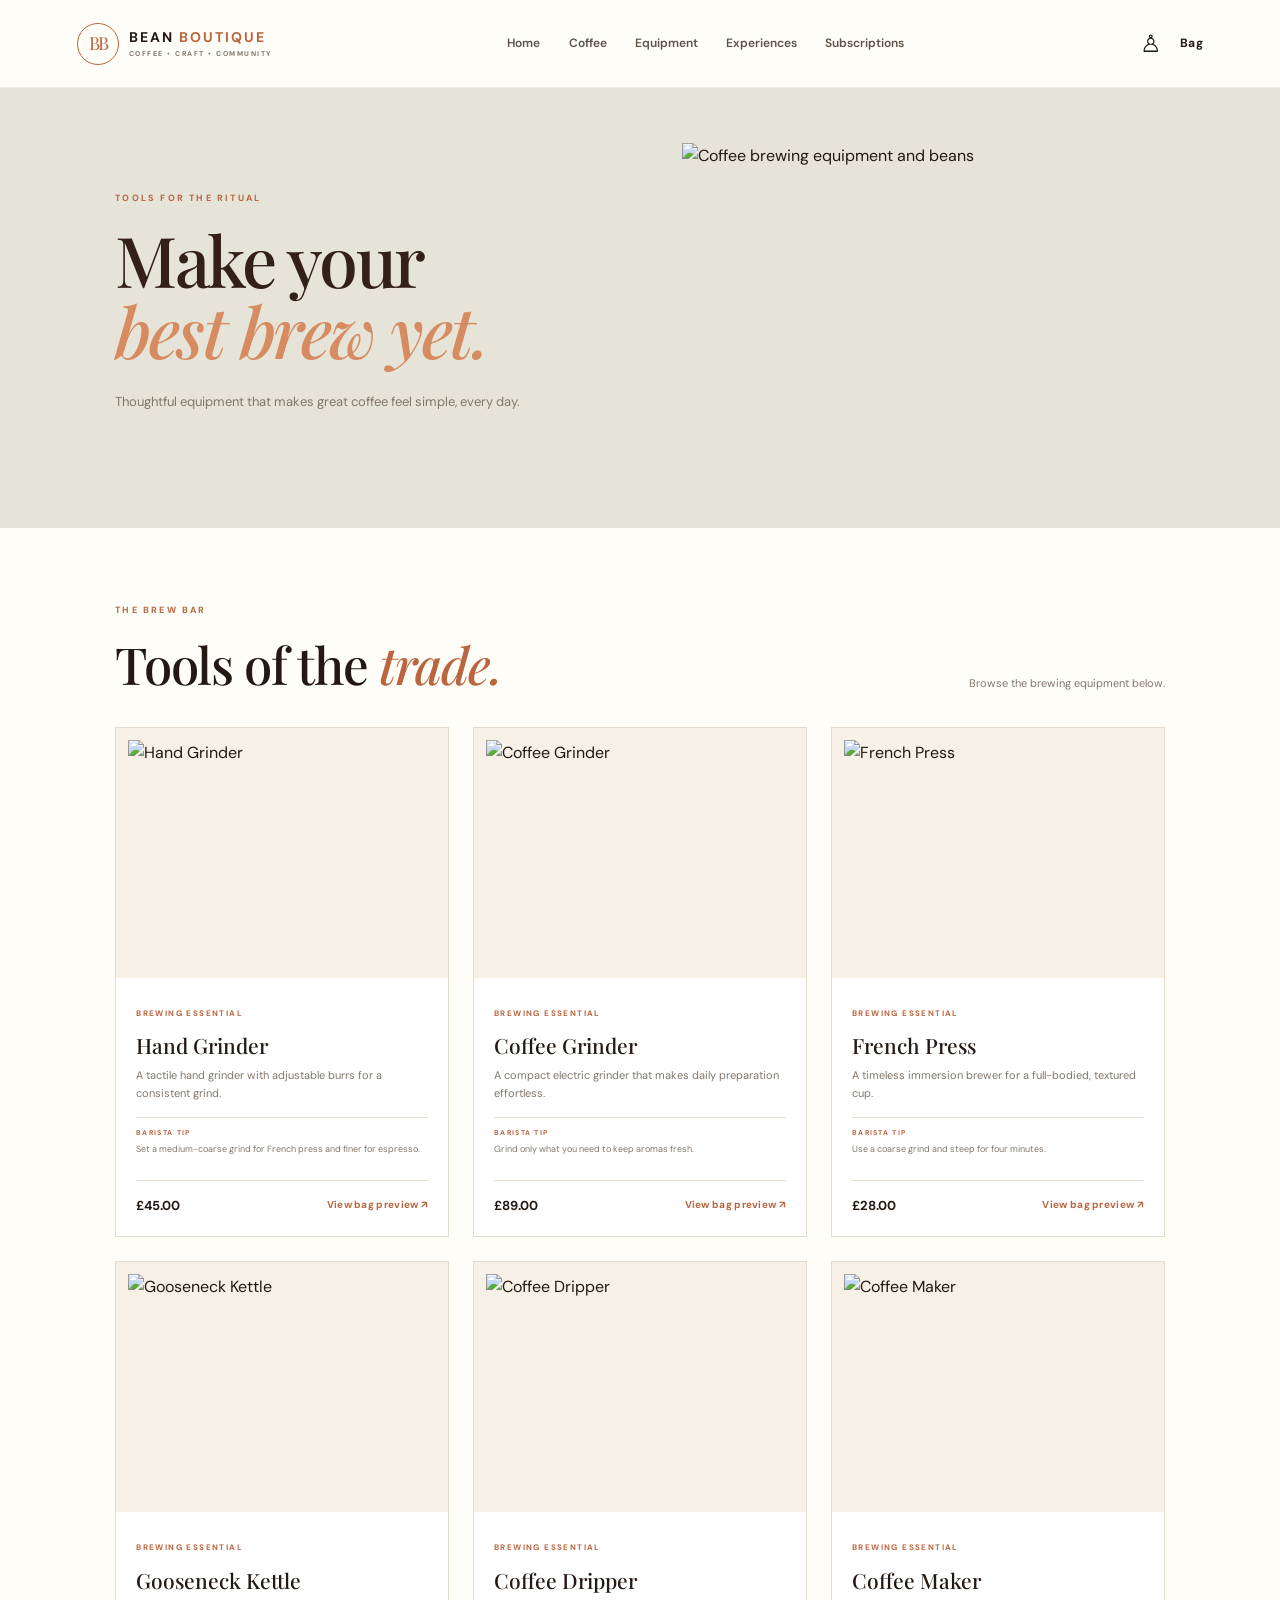
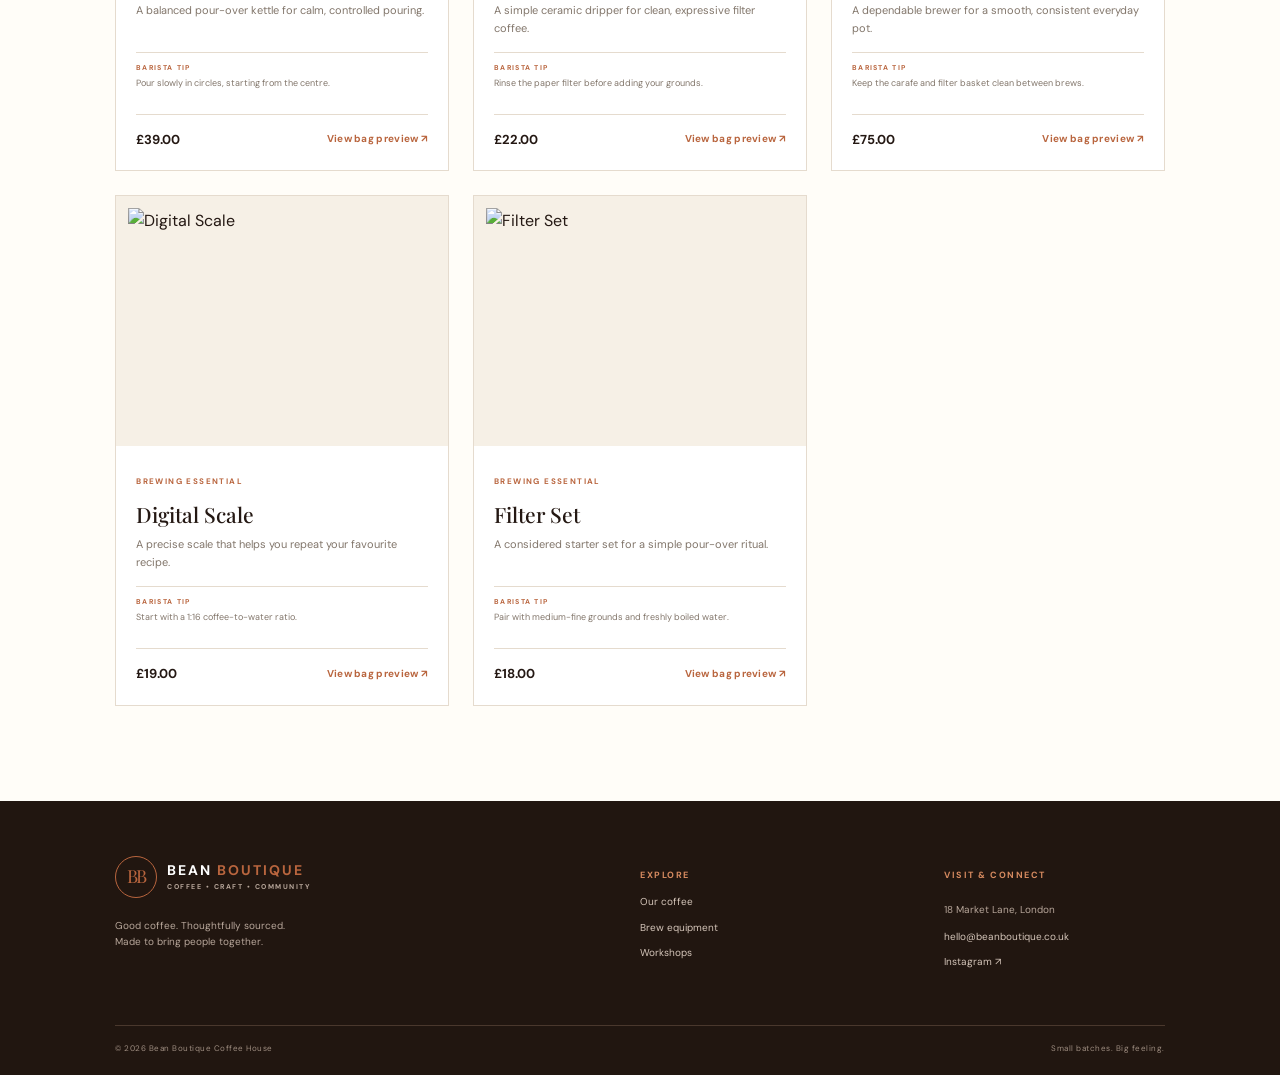
==== BrewingEquips.html @ 07789267 "Add files via upload" ====
<!DOCTYPE html>
<html lang="en">
 <head>
  <meta charset="utf-8"/>
  <meta content="width=device-width, initial-scale=1" name="viewport"/>
  <title>
   Brewing Equipment | Bean Boutique
  </title>
  <meta content="Discover thoughtfully sourced coffee, brewing tools and coffee experiences at Bean Boutique." name="description"/>
  <link href="https://fonts.googleapis.com" rel="preconnect"/>
  <link crossorigin="" href="https://fonts.gstatic.com" rel="preconnect"/>
  <link href="https://fonts.googleapis.com/css2?family=DM+Sans:wght@400;500;600;700&amp;family=Playfair+Display:wght@500;600;700&amp;display=swap" rel="stylesheet"/>
  <link href="style.css" rel="stylesheet"/>
  <link href="https://cdn.jsdelivr.net/npm/bootstrap-icons@1.11.3/font/bootstrap-icons.min.css" rel="stylesheet"/>
 </head>
 <body class="">
  <header class="site-header">
   <a aria-label="Bean Boutique home" class="brand" href="index.html">
    <span class="brand-mark">
     BB
    </span>
    <span class="brand-name">
     BEAN
     <i>
      BOUTIQUE
     </i>
     <small>
      COFFEE &bull; CRAFT &bull; COMMUNITY
     </small>
    </span>
   </a>
   <input aria-label="Toggle navigation menu" class="menu-checkbox" type="checkbox"/>
   <label aria-hidden="true" class="menu-toggle" for="menuToggle">
    ☰
   </label>
   <nav aria-label="Main navigation" class="main-nav">
    <a href="index.html">
     Home
    </a>
    <a href="CoffeeSelection.html">
     Coffee
    </a>
    <a href="BrewingEquips.html">
     Equipment
    </a>
    <a href="EventsWorkshops.html">
     Experiences
    </a>
    <a href="SpecialOffers.html">
     Subscriptions
    </a>
   </nav>
   <div class="header-actions">
    <a aria-label="Your profile" class="icon-link" href="Profile.html">
     ♙
    </a>
    <a class="bag-link" href="Cart.html">
     Bag
    </a>
   </div>
  </header>
  <main>
   <section class="page-hero page-hero-equipment">
    <div>
     <p class="eyebrow">
      Tools for the ritual
     </p>
     <h1>
      Make your
      <br/>
      <em>
       best brew yet.
      </em>
     </h1>
     <p>
      Thoughtful equipment that makes great coffee feel simple, every day.
     </p>
    </div>
    <img alt="Coffee brewing equipment and beans" src="images/banner1.jpg"/>
   </section>
   <section class="section shop-section">
    <div class="shop-toolbar">
     <div>
      <p class="eyebrow">
       The brew bar
      </p>
      <h2>
       Tools of the
       <em>
        trade.
       </em>
      </h2>
     </div>
     <p class="static-control-note">
      Browse the brewing equipment below.
     </p>
    </div>
    <div class="product-grid">
     <article class="product-card equipment-card">
      <div class="product-image">
       <img alt="Hand Grinder" src="images/handgrinder.jpg"/>
      </div>
      <div class="product-info">
       <span class="tag">
        BREWING ESSENTIAL
       </span>
       <h3>
        Hand Grinder
       </h3>
       <p>
        A tactile hand grinder with adjustable burrs for a consistent grind.
       </p>
       <div class="tasting-note">
        <b>
         BARISTA TIP
        </b>
        <span>
         Set a medium-coarse grind for French press and finer for espresso.
        </span>
       </div>
       <div class="product-foot">
        <b>
         &pound;45.00
        </b>
        <a class="static-demo-link" href="Cart.html">
         View bag preview &nearrow;
        </a>
       </div>
      </div>
     </article>
     <article class="product-card equipment-card">
      <div class="product-image">
       <img alt="Coffee Grinder" src="images/machinegrinder.jpg"/>
      </div>
      <div class="product-info">
       <span class="tag">
        BREWING ESSENTIAL
       </span>
       <h3>
        Coffee Grinder
       </h3>
       <p>
        A compact electric grinder that makes daily preparation effortless.
       </p>
       <div class="tasting-note">
        <b>
         BARISTA TIP
        </b>
        <span>
         Grind only what you need to keep aromas fresh.
        </span>
       </div>
       <div class="product-foot">
        <b>
         &pound;89.00
        </b>
        <a class="static-demo-link" href="Cart.html">
         View bag preview &nearrow;
        </a>
       </div>
      </div>
     </article>
     <article class="product-card equipment-card">
      <div class="product-image">
       <img alt="French Press" src="images/french-press.jpg"/>
      </div>
      <div class="product-info">
       <span class="tag">
        BREWING ESSENTIAL
       </span>
       <h3>
        French Press
       </h3>
       <p>
        A timeless immersion brewer for a full-bodied, textured cup.
       </p>
       <div class="tasting-note">
        <b>
         BARISTA TIP
        </b>
        <span>
         Use a coarse grind and steep for four minutes.
        </span>
       </div>
       <div class="product-foot">
        <b>
         &pound;28.00
        </b>
        <a class="static-demo-link" href="Cart.html">
         View bag preview &nearrow;
        </a>
       </div>
      </div>
     </article>
     <article class="product-card equipment-card">
      <div class="product-image">
       <img alt="Gooseneck Kettle" src="images/kettle.jpg"/>
      </div>
      <div class="product-info">
       <span class="tag">
        BREWING ESSENTIAL
       </span>
       <h3>
        Gooseneck Kettle
       </h3>
       <p>
        A balanced pour-over kettle for calm, controlled pouring.
       </p>
       <div class="tasting-note">
        <b>
         BARISTA TIP
        </b>
        <span>
         Pour slowly in circles, starting from the centre.
        </span>
       </div>
       <div class="product-foot">
        <b>
         &pound;39.00
        </b>
        <a class="static-demo-link" href="Cart.html">
         View bag preview &nearrow;
        </a>
       </div>
      </div>
     </article>
     <article class="product-card equipment-card">
      <div class="product-image">
       <img alt="Coffee Dripper" src="images/coffee-dripper.jpg"/>
      </div>
      <div class="product-info">
       <span class="tag">
        BREWING ESSENTIAL
       </span>
       <h3>
        Coffee Dripper
       </h3>
       <p>
        A simple ceramic dripper for clean, expressive filter coffee.
       </p>
       <div class="tasting-note">
        <b>
         BARISTA TIP
        </b>
        <span>
         Rinse the paper filter before adding your grounds.
        </span>
       </div>
       <div class="product-foot">
        <b>
         &pound;22.00
        </b>
        <a class="static-demo-link" href="Cart.html">
         View bag preview &nearrow;
        </a>
       </div>
      </div>
     </article>
     <article class="product-card equipment-card">
      <div class="product-image">
       <img alt="Coffee Maker" src="images/coffee-maker.jpg"/>
      </div>
      <div class="product-info">
       <span class="tag">
        BREWING ESSENTIAL
       </span>
       <h3>
        Coffee Maker
       </h3>
       <p>
        A dependable brewer for a smooth, consistent everyday pot.
       </p>
       <div class="tasting-note">
        <b>
         BARISTA TIP
        </b>
        <span>
         Keep the carafe and filter basket clean between brews.
        </span>
       </div>
       <div class="product-foot">
        <b>
         &pound;75.00
        </b>
        <a class="static-demo-link" href="Cart.html">
         View bag preview &nearrow;
        </a>
       </div>
      </div>
     </article>
     <article class="product-card equipment-card">
      <div class="product-image">
       <img alt="Digital Scale" src="images/scale.jpg"/>
      </div>
      <div class="product-info">
       <span class="tag">
        BREWING ESSENTIAL
       </span>
       <h3>
        Digital Scale
       </h3>
       <p>
        A precise scale that helps you repeat your favourite recipe.
       </p>
       <div class="tasting-note">
        <b>
         BARISTA TIP
        </b>
        <span>
         Start with a 1:16 coffee-to-water ratio.
        </span>
       </div>
       <div class="product-foot">
        <b>
         &pound;19.00
        </b>
        <a class="static-demo-link" href="Cart.html">
         View bag preview &nearrow;
        </a>
       </div>
      </div>
     </article>
     <article class="product-card equipment-card">
      <div class="product-image">
       <img alt="Filter Set" src="images/3-piece-filter-set.jpg"/>
      </div>
      <div class="product-info">
       <span class="tag">
        BREWING ESSENTIAL
       </span>
       <h3>
        Filter Set
       </h3>
       <p>
        A considered starter set for a simple pour-over ritual.
       </p>
       <div class="tasting-note">
        <b>
         BARISTA TIP
        </b>
        <span>
         Pair with medium-fine grounds and freshly boiled water.
        </span>
       </div>
       <div class="product-foot">
        <b>
         &pound;18.00
        </b>
        <a class="static-demo-link" href="Cart.html">
         View bag preview &nearrow;
        </a>
       </div>
      </div>
     </article>
    </div>
   </section>
  </main>
  <footer class="site-footer">
   <div class="footer-top">
    <div>
     <a class="brand brand-light" href="index.html">
      <span class="brand-mark">
       BB
      </span>
      <span class="brand-name">
       BEAN
       <i>
        BOUTIQUE
       </i>
       <small>
        COFFEE &bull; CRAFT &bull; COMMUNITY
       </small>
      </span>
     </a>
     <p>
      Good coffee. Thoughtfully sourced.
      <br/>
      Made to bring people together.
     </p>
    </div>
    <div>
     <h4>
      Explore
     </h4>
     <a href="CoffeeSelection.html">
      Our coffee
     </a>
     <a href="BrewingEquips.html">
      Brew equipment
     </a>
     <a href="EventsWorkshops.html">
      Workshops
     </a>
    </div>
    <div>
     <h4>
      Visit &amp; connect
     </h4>
     <p>
      18 Market Lane, London
     </p>
     <a href="mailto:hello@beanboutique.co.uk">
      hello@beanboutique.co.uk
     </a>
     <a href="https://www.instagram.com/" rel="noopener" target="_blank">
      Instagram &nearrow;
     </a>
    </div>
   </div>
   <div class="footer-bottom">
    <span>
     &copy; 2026 Bean Boutique Coffee House
    </span>
    <span>
     Small batches. Big feeling.
    </span>
   </div>
  </footer>
 </body>
</html>
---- style.css ----
:root
{
    --ink:#241813;
    --espresso:#342019;
    --roast:#563522;
    --copper:#b9653e;
    --copper-dark:#94472c;
    --cream:#f6f0e6;
    --paper:#fffdf8;
    --sand:#e9dfcf;
    --sage:#879078;
    --muted:#82766b;
    --line:#e5dbce;
    --white:#fff;
    --shadow:0 18px 55px rgba(48,30,19,.12)
}
*
{
    box-sizing:border-box
}
html
{
    scroll-behavior:smooth
}
body
{
    margin:0;
    background:var(--paper);
    color:var(--ink);
    font-family:"DM Sans",Arial,sans-serif;
    line-height:1.65;
    overflow-x:hidden
}
img
{
    display:block;
    max-width:100%
}
a
{
    color:inherit;
    text-decoration:none
}
button,input,select,textarea
{
    font:inherit
}
button
{
    cursor:pointer
}
.site-header
{
    height:88px;
    padding:0 clamp(20px,6vw,92px);
    display:flex;
    align-items:center;
    justify-content:space-between;
    gap:26px;
    background:rgba(255,253,248,.96);
    position:sticky;
    top:0;
    z-index:30;
    border-bottom:1px solid rgba(52,32,25,.08);
    backdrop-filter:blur(14px)
}
.brand
{
    display:flex;
    align-items:center;
    gap:10px;
    min-width:190px
}
.brand-mark
{
    width:42px;
    height:42px;
    border:1px solid var(--copper);
    border-radius:50%;
    display:grid;
    place-items:center;
    color:var(--copper);
    font-family:"Playfair Display",serif;
    font-size:18px;
    letter-spacing:-2px
}
.brand-name
{
    font-size:14px;
    font-weight:700;
    letter-spacing:2px;
    line-height:1.15
}
.brand-name i
{
    font-style:normal;
    color:var(--copper)
}
.brand-name small
{
    display:block;
    font-size:7px;
    letter-spacing:1.5px;
    color:var(--muted);
    margin-top:5px
}
.main-nav
{
    display:flex;
    align-items:center;
    gap:clamp(14px,2.2vw,34px)
}
.main-nav a
{
    font-size:12px;
    font-weight:600;
    color:#5d5148;
    position:relative;
    padding:9px 0
}
.main-nav a:after
{
    content:"";
    position:absolute;
    left:0;
    bottom:2px;
    width:0;
    height:1px;
    background:var(--copper);
    transition:.25s
}
.main-nav a:hover:after
{
    width:100%
}
.header-actions
{
    display:flex;
    align-items:center;
    gap:18px
}
.icon-link
{
    font-size:24px
}
.bag-link
{
    font-size:12px;
    font-weight:700;
    letter-spacing:.5px
}
.bag-count
{
    display:inline-grid;
    place-items:center;
    background:var(--copper);
    color:#fff;
    width:21px;
    height:21px;
    border-radius:50%;
    font-size:10px;
    margin-left:4px
}
.menu-toggle
{
    display:none;
    border:0;
    background:none;
    font-size:24px;
    color:var(--ink)
}
main
{
    min-height:60vh
}
.hero
{
    min-height:610px;
    background:var(--espresso);
    color:#fff;
    display:grid;
    grid-template-columns:1fr 1fr;
    padding:65px clamp(24px,8vw,125px);
    gap:7%;
    align-items:center
}
.hero-copy
{
    padding:25px 0
}
.eyebrow
{
    font-size:9px;
    letter-spacing:2.2px;
    font-weight:700;
    text-transform:uppercase;
    color:var(--copper);
    margin:0 0 18px
}
.hero h1,.page-hero h1,.simple-page-head h1,.thankyou-wrap h1
{
    font-family:"Playfair Display",Georgia,serif;
    font-size:clamp(48px,6vw,82px);
    line-height:1.02;
    letter-spacing:-2.5px;
    font-weight:500;
    margin:0 0 24px
}
.hero h1 em,.page-hero h1 em,.simple-page-head h1 em,.thankyou-wrap h1 em,h2 em,blockquote em
{
    font-weight:500;
    color:#d68b60
}
.hero-intro
{
    max-width:420px;
    color:#d8c9bd;
    font-size:14px;
    margin:0 0 28px
}
.button-row
{
    display:flex;
    align-items:center;
    gap:24px;
    flex-wrap:wrap
}
.btn
{
    border:0;
    display:inline-flex;
    align-items:center;
    justify-content:center;
    gap:18px;
    padding:14px 21px;
    font-size:11px;
    font-weight:700;
    letter-spacing:.3px;
    transition:.25s
}
.btn:hover
{
    transform:translateY(-2px);
    box-shadow:0 9px 20px #24181324
}
.btn-copper
{
    background:var(--copper);
    color:white
}
.btn-copper:hover
{
    background:var(--copper-dark)
}
.btn-dark
{
    background:var(--espresso);
    color:#fff
}
.btn-light
{
    background:var(--cream);
    color:var(--espresso)
}
.btn-outline
{
    border:1px solid var(--roast);
    background:transparent;
    color:var(--roast)
}
.btn-full
{
    width:100%
}
.text-link
{
    font-size:11px;
    font-weight:700;
    border-bottom:1px solid var(--copper);
    padding-bottom:5px
}
.text-link span
{
    color:var(--copper)
}
.light-link
{
    color:#fff;
    border-color:#d68b60
}
.hero-note
{
    margin-top:65px;
    font-size:9px;
    letter-spacing:1.2px;
    color:#c4b2a4;
    text-transform:uppercase;
    display:flex;
    align-items:center;
    gap:12px
}
.note-line
{
    width:34px;
    height:1px;
    background:var(--copper)
}
.hero-visual
{
    height:475px;
    position:relative
}
.hero-visual>img
{
    height:100%;
    width:100%;
    object-fit:cover;
    border-radius:46% 46% 4px 4px;
    filter:saturate(.8)
}
.image-stamp
{
    position:absolute;
    top:22px;
    right:-20px;
    width:86px;
    height:86px;
    border-radius:50%;
    background:var(--copper);
    display:flex;
    flex-direction:column;
    align-items:center;
    justify-content:center;
    color:white;
    line-height:1.1;
    transform:rotate(10deg)
}
.image-stamp b,.image-stamp small
{
    font-size:8px;
    letter-spacing:1px
}
.image-stamp strong
{
    font-family:"Playfair Display";
    font-size:25px
}
.hero-caption
{
    position:absolute;
    bottom:22px;
    left:-35px;
    background:var(--cream);
    color:var(--ink);
    padding:16px 22px;
    font-size:9px;
    letter-spacing:1.5px;
    font-weight:700
}
.hero-caption span
{
    font-weight:400;
    letter-spacing:0;
    color:var(--muted)
}
.ticker
{
    display:flex;
    justify-content:space-around;
    align-items:center;
    gap:16px;
    padding:16px 20px;
    background:var(--copper);
    color:#fff;
    font-size:9px;
    letter-spacing:2px;
    font-weight:700;
    flex-wrap:wrap
}
.ticker b
{
    font-size:15px
}
.section
{
    padding:95px clamp(24px,9vw,140px)
}
.section-split
{
    display:grid;
    grid-template-columns:1fr 1fr;
    gap:10%;
    align-items:end;
    background:var(--cream)
}
h2
{
    font-family:"Playfair Display",Georgia,serif;
    font-weight:500;
    font-size:clamp(34px,4vw,51px);
    line-height:1.12;
    letter-spacing:-1px;
    margin:0 0 20px
}
h2 em
{
    color:var(--copper);
    font-style:italic
}
.section-copy
{
    max-width:480px;
    color:#71645a;
    font-size:13px
}
.section-copy .text-link
{
    display:inline-block;
    margin-top:16px;
    color:var(--ink)
}
.feature-grid
{
    display:grid;
    grid-template-columns:1.3fr 1fr 1fr;
    gap:12px;
    padding:12px;
    background:var(--paper)
}
.feature-card
{
    height:420px;
    position:relative;
    overflow:hidden;
    background:var(--espresso);
    color:#fff
}
.feature-card:after
{
    content:"";
    position:absolute;
    inset:0;
    background:linear-gradient(0deg,rgba(28,17,11,.8),transparent 70%)
}
.feature-card img
{
    height:100%;
    width:100%;
    object-fit:cover;
    transition:transform .7s
}
.feature-card:hover img
{
    transform:scale(1.05)
}
.feature-card>div
{
    position:absolute;
    z-index:1;
    left:28px;
    bottom:28px
}
.feature-card h3
{
    font:500 31px/1.1 "Playfair Display";
    margin:0 0 17px
}
.feature-card .eyebrow
{
    color:#e5a47e
}
.favorites
{
    background:var(--paper)
}
.section-title-row,.shop-toolbar
{
    display:flex;
    justify-content:space-between;
    align-items:end;
    gap:20px;
    margin-bottom:34px
}
.section-title-row h2,.shop-toolbar h2
{
    margin-bottom:0
}
.product-grid
{
    display:grid;
    grid-template-columns:repeat(3,minmax(0,1fr));
    gap:24px
}
.product-card
{
    background:#fff;
    border:1px solid var(--line);
    transition:transform .3s,box-shadow .3s;
    min-width:0
}
.product-card:hover
{
    transform:translateY(-5px);
    box-shadow:var(--shadow)
}
.product-image
{
    height:265px;
    background:var(--cream);
    position:relative;
    overflow:hidden
}
.product-image img,.product-card>a img
{
    width:100%;
    height:100%;
    object-fit:contain;
    padding:12px;
    transition:transform .5s
}
.product-card:hover .product-image img
{
    transform:scale(1.04)
}
.product-info
{
    padding:20px
}
.tag
{
    font-size:8px;
    letter-spacing:1.4px;
    color:var(--copper);
    font-weight:700
}
.tag-float
{
    position:absolute;
    top:14px;
    left:14px;
    background:var(--paper);
    padding:7px 9px
}
.product-info h3
{
    font:500 21px "Playfair Display";
    margin:7px 0
}
.product-info p
{
    font-size:11px;
    color:var(--muted);
    min-height:38px;
    margin:0 0 13px
}
.product-foot
{
    display:flex;
    align-items:center;
    justify-content:space-between;
    border-top:1px solid var(--line);
    padding-top:14px;
    margin-top:14px
}
.product-foot>b
{
    font-size:13px
}
.product-foot a,.add-button
{
    font-size:10px;
    font-weight:700;
    color:var(--copper);
    background:none;
    border:0;
    padding:0
}
.quote-band
{
    min-height:310px;
    background:var(--espresso);
    color:#fff;
    display:flex;
    align-items:center;
    justify-content:center;
    gap:7%;
    padding:45px 8%;
    position:relative;
    overflow:hidden
}
.quote-band img
{
    width:210px;
    height:210px;
    object-fit:cover;
    border-radius:50%;
    opacity:.85
}
.quote-band blockquote
{
    font:500 clamp(30px,4vw,48px)/1.15 "Playfair Display";
    margin:0
}
.quote-band>span
{
    font-size:8px;
    letter-spacing:2px;
    color:#d5b9a5;
    align-self:end;
    margin-bottom:45px
}
.newsletter
{
    background:var(--sand);
    padding:70px clamp(24px,9vw,140px);
    display:grid;
    grid-template-columns:1fr 1fr;
    gap:10%;
    align-items:center
}
.newsletter h2
{
    margin-bottom:12px
}
.newsletter p:not(.eyebrow)
{
    font-size:12px;
    color:var(--muted)
}
.newsletter-form label,.form-card label
{
    display:block;
    font-size:10px;
    font-weight:700;
    margin-bottom:8px
}
.input-action
{
    display:flex;
    border-bottom:1px solid #9d8e7d
}
.input-action input
{
    flex:1;
    min-width:0;
    border:0;
    background:transparent;
    padding:13px 0;
    outline:none;
    font-size:12px
}
.input-action .btn
{
    margin:5px 0
}
.newsletter-form small,.form-card small
{
    display:block;
    font-size:9px;
    color:var(--muted);
    margin-top:12px
}
.modal-backdrop
{
    display:none;
    position:fixed;
    inset:0;
    background:#1d130fc9;
    z-index:80;
    align-items:center;
    justify-content:center;
    padding:20px
}
.modal-backdrop.is-open
{
    display:flex
}
.modal-card
{
    position:relative;
    background:var(--cream);
    padding:48px;
    max-width:440px;
    width:100%;
    box-shadow:var(--shadow)
}
.modal-card h2
{
    font-size:39px
}
.modal-card p:not(.eyebrow)
{
    font-size:12px;
    color:var(--muted)
}
.modal-close
{
    position:absolute;
    right:17px;
    top:12px;
    border:0;
    background:none;
    font-size:27px
}
.modal-card form
{
    display:grid;
    gap:12px;
    margin:20px 0
}
.modal-card input
{
    padding:13px;
    border:1px solid var(--line);
    background:white
}
.modal-card small
{
    font-size:9px;
    color:var(--muted)
}
.page-hero
{
    min-height:440px;
    background:var(--cream);
    display:grid;
    grid-template-columns:1fr 1fr;
    align-items:center;
    padding:55px clamp(24px,9vw,140px);
    gap:8%
}
.page-hero h1
{
    font-size:clamp(45px,5.5vw,70px);
    color:var(--espresso)
}
.page-hero p:not(.eyebrow)
{
    max-width:430px;
    color:var(--muted);
    font-size:13px
}
.page-hero>img
{
    width:100%;
    height:330px;
    object-fit:cover
}
.page-hero-coffee
{
    background:#e8dfd1
}
.page-hero-equipment
{
    background:#e6e3d8
}
.page-hero-events
{
    background:#efe2d6
}
.page-hero-offers
{
    background:#e8e1d3
}
.shop-section
{
    padding-top:75px
}
.shop-toolbar
{
    align-items:end
}
.search-field
{
    width:min(300px,100%);
    display:flex;
    align-items:center;
    border-bottom:1px solid var(--ink);
    gap:10px
}
.search-field span
{
    font-size:23px;
    color:var(--copper)
}
.search-field input
{
    border:0;
    background:transparent;
    outline:none;
    padding:12px 0;
    width:100%;
    font-size:11px
}
.filter-row
{
    display:flex;
    gap:10px;
    align-items:center;
    flex-wrap:wrap;
    margin-bottom:26px
}
.filter-row>span
{
    font-size:8px;
    letter-spacing:1.5px;
    color:var(--muted);
    margin-right:12px
}
.filter-btn
{
    border:1px solid var(--line);
    background:transparent;
    padding:8px 13px;
    font-size:9px;
    color:var(--muted)
}
.filter-btn.active,.filter-btn:hover
{
    background:var(--espresso);
    color:#fff;
    border-color:var(--espresso)
}
.tasting-note
{
    display:flex;
    flex-direction:column;
    gap:3px;
    padding:9px 0;
    border-top:1px solid var(--line);
    font-size:9px;
    color:var(--muted)
}
.tasting-note b
{
    font-size:7px;
    letter-spacing:1.3px;
    color:var(--copper)
}
.brew-tip
{
    background:var(--sand);
    padding:65px clamp(24px,9vw,140px);
    display:grid;
    grid-template-columns:1fr 1fr;
    gap:10%;
    align-items:center
}
.brew-tip p:not(.eyebrow)
{
    font-size:12px;
    color:var(--muted);
    max-width:390px
}
.brew-tip img
{
    width:100%;
    height:300px;
    object-fit:cover
}
.equipment-card .product-image
{
    height:250px
}
.event-grid
{
    display:grid;
    grid-template-columns:repeat(3,1fr);
    gap:22px
}
.event-card
{
    background:white;
    border:1px solid var(--line)
}
.event-card>img
{
    width:100%;
    height:210px;
    object-fit:cover
}
.event-body
{
    padding:22px
}
.event-date
{
    font-size:8px;
    letter-spacing:1.4px;
    color:var(--copper);
    font-weight:700
}
.event-body h3
{
    font:500 24px "Playfair Display";
    margin:9px 0
}
.event-body p
{
    font-size:11px;
    color:var(--muted);
    min-height:55px
}
.event-body .btn
{
    margin-top:8px
}
.side-note
{
    font-size:10px;
    color:var(--muted)
}
.event-signup
{
    background:var(--espresso);
    color:white;
    padding:75px clamp(24px,9vw,140px);
    display:grid;
    grid-template-columns:1fr 1fr;
    gap:10%;
    align-items:center
}
.event-signup h2
{
    font-size:46px
}
.event-signup p:not(.eyebrow)
{
    font-size:12px;
    color:#c8b9ad;
    max-width:340px
}
.form-card
{
    background:white;
    padding:30px;
    border:1px solid var(--line);
    display:grid;
    gap:14px
}
.form-card input,.form-card select,.form-card textarea
{
    display:block;
    width:100%;
    border:1px solid var(--line);
    background:#fffdf9;
    padding:12px;
    margin-top:6px;
    outline-color:var(--copper);
    font-size:11px
}
.form-card .btn
{
    margin-top:5px
}
.map-section
{
    display:grid;
    grid-template-columns:.7fr 1.3fr;
    gap:8%;
    align-items:center;
    padding:75px clamp(24px,9vw,140px);
    background:var(--cream)
}
.map-section p:not(.eyebrow)
{
    font-size:12px;
    color:var(--muted)
}
.map-section iframe
{
    width:100%;
    height:280px;
    border:0;
    filter:grayscale(.65) sepia(.2)
}
.plans
{
    display:grid;
    grid-template-columns:repeat(3,1fr);
    gap:20px
}
.plan-card
{
    border:1px solid var(--line);
    padding:30px;
    background:white;
    position:relative
}
.plan-card h3
{
    font:500 27px "Playfair Display";
    margin:15px 0 5px
}
.plan-price
{
    font:500 35px "Playfair Display";
    margin:0 0 14px
}
.plan-price small
{
    font:400 10px "DM Sans";
    color:var(--muted)
}
.plan-card>p:not(.plan-price)
{
    font-size:11px;
    color:var(--muted);
    min-height:55px
}
.plan-card ul
{
    list-style:none;
    padding:15px 0;
    border-top:1px solid var(--line);
    min-height:135px
}
.plan-card li
{
    font-size:10px;
    margin:9px 0;
    color:#66594e
}
.plan-card li:before
{
    content:"✓";
    color:var(--copper);
    margin-right:9px
}
.plan-card .btn
{
    width:100%
}
.plan-featured
{
    background:var(--espresso);
    color:white;
    border-color:var(--espresso);
    transform:translateY(-10px)
}
.plan-featured .plan-price small,.plan-featured>p:not(.plan-price),.plan-featured li
{
    color:#d4c4b7
}
.plan-featured ul
{
    border-color:#634b3c
}
.plan-ribbon
{
    position:absolute;
    top:0;
    right:0;
    background:var(--copper);
    padding:7px 12px;
    font-size:8px;
    letter-spacing:1px
}
.offer-banner
{
    background:var(--copper);
    color:white;
    display:grid;
    grid-template-columns:1fr 1fr;
    align-items:center;
    padding:60px clamp(24px,9vw,140px);
    gap:10%
}
.offer-banner h2
{
    font-size:45px
}
.offer-banner h2 em
{
    color:#f1d8c4
}
.offer-banner p:not(.eyebrow)
{
    font-size:12px;
    color:#f7e7dc
}
.offer-banner img
{
    width:100%;
    height:250px;
    object-fit:cover
}
.simple-page-head
{
    background:var(--espresso);
    color:white;
    padding:65px clamp(24px,9vw,140px)
}
.simple-page-head h1
{
    font-size:58px;
    margin-bottom:12px
}
.simple-page-head p:not(.eyebrow)
{
    font-size:12px;
    color:#d2c1b4
}
.cart-layout,.checkout-layout,.profile-layout
{
    display:grid;
    grid-template-columns:1.5fr .8fr;
    gap:50px;
    align-items:start
}
.cart-heading
{
    display:flex;
    justify-content:space-between;
    align-items:center;
    border-bottom:1px solid var(--line);
    padding-bottom:15px
}
.cart-heading h2,.summary-card h2,.form-card h2
{
    font-size:27px
}
.cart-items
{
    display:grid
}
.cart-row
{
    display:grid;
    grid-template-columns:90px 1fr auto;
    gap:18px;
    padding:20px 0;
    border-bottom:1px solid var(--line);
    align-items:center
}
.cart-row img
{
    width:90px;
    height:90px;
    object-fit:contain;
    background:var(--cream)
}
.cart-row h3
{
    font:500 19px "Playfair Display";
    margin:0
}
.cart-row p
{
    font-size:10px;
    color:var(--muted);
    margin:3px 0
}
.qty-controls
{
    display:flex;
    align-items:center;
    gap:12px;
    margin-top:9px
}
.qty-controls button,.remove-item
{
    border:1px solid var(--line);
    background:white;
    width:25px;
    height:25px
}
.remove-item
{
    width:auto;
    padding:4px 8px;
    color:var(--copper);
    font-size:9px
}
.cart-price
{
    font-weight:700;
    font-size:12px
}
.empty-state
{
    text-align:center;
    padding:55px 20px;
    color:var(--muted)
}
.empty-state h3
{
    font:500 26px "Playfair Display";
    color:var(--ink)
}
.summary-card
{
    background:var(--cream);
    padding:28px;
    position:sticky;
    top:110px
}
.summary-card h2
{
    margin-bottom:22px
}
.summary-line
{
    display:flex;
    justify-content:space-between;
    padding:11px 0;
    font-size:11px;
    border-bottom:1px solid var(--line)
}
.summary-total
{
    font-size:15px;
    border:0;
    padding:18px 0
}
.summary-hint,.secure-note
{
    font-size:9px;
    color:var(--muted)
}
.secure-note
{
    text-align:center
}
.checkout-layout
{
    grid-template-columns:1.2fr .8fr
}
.checkout-form
{
    padding:35px
}
.field-grid
{
    display:grid;
    grid-template-columns:1fr 1fr;
    gap:15px
}
.payment-title
{
    font:500 24px "Playfair Display";
    margin:18px 0 0
}
.demo-payment
{
    display:flex;
    gap:13px;
    align-items:center;
    background:var(--cream);
    padding:14px
}
.demo-payment>span
{
    font-size:23px;
    color:var(--copper)
}
.demo-payment small
{
    margin:3px 0 0
}
.check-label
{
    display:flex!important;
    align-items:center;
    gap:9px;
    font-weight:400!important
}
.check-label input
{
    width:auto;
    margin:0
}
.optional
{
    color:var(--muted);
    font-weight:400
}
.profile-layout
{
    grid-template-columns:.8fr 1.2fr
}
.profile-intro
{
    background:var(--cream);
    padding:40px;
    min-height:390px
}
.avatar
{
    width:78px;
    height:78px;
    border-radius:50%;
    display:grid;
    place-items:center;
    background:var(--espresso);
    color:#e2a078;
    font:26px "Playfair Display";
    margin-bottom:35px
}
.profile-intro h2
{
    font-size:42px
}
.profile-intro p:not(.eyebrow)
{
    font-size:11px;
    color:var(--muted)
}
.profile-perks
{
    display:grid;
    gap:10px;
    margin-top:30px;
    font-size:10px;
    color:var(--roast)
}
.text-button
{
    border:0;
    background:none;
    text-decoration:underline;
    color:var(--muted);
    font-size:10px;
    justify-self:start
}
.form-feedback
{
    font-size:11px;
    color:var(--sage)
}
.thankyou-wrap
{
    min-height:650px;
    text-align:center;
    display:flex;
    align-items:center;
    flex-direction:column;
    justify-content:center;
    padding:70px 20px;
    background:var(--cream)
}
.thankyou-mark
{
    width:64px;
    height:64px;
    border-radius:50%;
    display:grid;
    place-items:center;
    background:var(--copper);
    color:white;
    font-size:27px;
    margin-bottom:28px
}
.thankyou-wrap h1
{
    font-size:68px
}
.thankyou-copy
{
    max-width:420px;
    color:var(--muted);
    font-size:12px
}
.thankyou-order
{
    display:flex;
    gap:18px;
    align-items:center;
    margin:30px 0;
    padding:18px 25px;
    border-top:1px solid var(--line);
    border-bottom:1px solid var(--line)
}
.thankyou-order span
{
    font-size:8px;
    letter-spacing:1px;
    color:var(--muted)
}
.thankyou-order b
{
    font-size:12px
}
.centered
{
    justify-content:center
}
.site-footer
{
    background:#211610;
    color:#e9ddd1;
    padding:55px clamp(24px,9vw,140px) 20px
}
.footer-top
{
    display:grid;
    grid-template-columns:2fr 1fr 1fr;
    gap:8%;
    padding-bottom:45px
}
.brand-light .brand-name
{
    color:white
}
.brand-light .brand-name small
{
    color:#b7a69a
}
.footer-top p
{
    font-size:10px;
    color:#b7a69a;
    margin-top:20px
}
.footer-top h4
{
    font-size:9px;
    text-transform:uppercase;
    letter-spacing:1.5px;
    color:#d78b60
}
.footer-top>div:not(:first-child) a
{
    display:block;
    font-size:10px;
    color:#d4c5b9;
    margin:9px 0
}
.footer-bottom
{
    border-top:1px solid #4a382d;
    padding-top:16px;
    display:flex;
    justify-content:space-between;
    color:#9e8d80;
    font-size:8px;
    letter-spacing:.5px
}
@media(max-width:950px)
{
    .site-header
    {
        padding:0 22px
    }
    .main-nav
    {
        gap:13px
    }
    .main-nav a
    {
        font-size:10px
    }
    .brand
    {
        min-width:auto
    }
    .hero
    {
        padding:50px 6%;
        gap:5%
    }
    .section
    {
        padding:75px 6%
    }
    .feature-grid
    {
        grid-template-columns:1fr 1fr
    }
    .feature-large
    {
        grid-row:span 2;
        height:auto
    }
    .product-grid
    {
        gap:15px
    }
    .product-info
    {
        padding:15px
    }
    .event-grid
    {
        gap:14px
    }
    .page-hero
    {
        padding:45px 6%
    }
    .cart-layout,.checkout-layout,.profile-layout
    {
        gap:25px
    }
    .summary-card
    {
        padding:22px
    }
}
@media(max-width:700px)
{
    .site-header
    {
        height:72px
    }
    .menu-toggle
    {
        display:block;
        order:3
    }
    .main-nav
    {
        display:none;
        position:absolute;
        top:72px;
        left:0;
        right:0;
        background:var(--paper);
        padding:18px 24px 25px;
        box-shadow:var(--shadow);
        flex-direction:column;
        align-items:flex-start;
        gap:9px
    }
    .main-nav.is-open
    {
        display:flex
    }
    .main-nav a
    {
        font-size:12px
    }
    .header-actions
    {
        margin-left:auto
    }
    .brand-mark
    {
        width:36px;
        height:36px
    }
    .brand-name
    {
        font-size:12px
    }
    .hero,.page-hero
    {
        grid-template-columns:1fr;
        padding:48px 24px;
        gap:30px
    }
    .hero
    {
        min-height:auto
    }
    .hero-visual
    {
        height:330px;
        margin:0 12px 10px
    }
    .hero h1
    {
        font-size:58px
    }
    .hero-note
    {
        margin-top:35px
    }
    .image-stamp
    {
        right:-8px
    }
    .hero-caption
    {
        left:-8px
    }
    .section
    {
        padding:60px 24px
    }
    .section-split,.newsletter,.brew-tip,.event-signup,.map-section,.offer-banner
    {
        grid-template-columns:1fr;
        gap:25px
    }
    .section-split
    {
        align-items:start
    }
    .feature-grid
    {
        grid-template-columns:1fr;
        padding:8px
    }
    .feature-card,.feature-large
    {
        height:330px;
        grid-row:auto
    }
    .feature-card h3
    {
        font-size:28px
    }
    .section-title-row,.shop-toolbar
    {
        align-items:flex-start;
        flex-direction:column
    }
    .section-title-row .text-link
    {
        margin-top:0
    }
    .product-grid
    {
        grid-template-columns:repeat(2,minmax(0,1fr));
        gap:12px
    }
    .product-image
    {
        height:190px
    }
    .product-info
    {
        padding:12px
    }
    .product-info h3
    {
        font-size:17px
    }
    .product-info p
    {
        font-size:10px;
        min-height:54px
    }
    .product-foot
    {
        align-items:flex-start;
        gap:8px;
        flex-direction:column
    }
    .quote-band
    {
        flex-direction:column;
        text-align:center;
        gap:20px
    }
    .quote-band img
    {
        width:130px;
        height:130px
    }
    .quote-band>span
    {
        align-self:center;
        margin:0
    }
    .newsletter
    {
        padding:55px 24px
    }
    .input-action
    {
        flex-direction:column;
        border:0;
        gap:8px
    }
    .input-action input
    {
        border-bottom:1px solid #9d8e7d
    }
    .page-hero>img
    {
        height:230px
    }
    .page-hero h1
    {
        font-size:54px
    }
    .filter-row
    {
        gap:7px
    }
    .filter-row>span
    {
        width:100%;
        margin-bottom:4px
    }
    .event-grid,.plans
    {
        grid-template-columns:1fr
    }
    .event-card>img
    {
        height:210px
    }
    .event-signup
    {
        padding:55px 24px
    }
    .map-section
    {
        padding:55px 24px
    }
    .plan-featured
    {
        transform:none
    }
    .offer-banner
    {
        padding:55px 24px
    }
    .offer-banner img
    {
        height:190px
    }
    .simple-page-head
    {
        padding:48px 24px
    }
    .simple-page-head h1
    {
        font-size:50px
    }
    .cart-layout,.checkout-layout,.profile-layout
    {
        grid-template-columns:1fr
    }
    .summary-card
    {
        position:static;
        order:2
    }
    .cart-row
    {
        grid-template-columns:68px 1fr auto;
        gap:10px
    }
    .cart-row img
    {
        width:68px;
        height:68px
    }
    .cart-row h3
    {
        font-size:16px
    }
    .cart-price
    {
        font-size:11px
    }
    .checkout-form
    {
        padding:22px
    }
    .profile-intro
    {
        min-height:0
    }
    .thankyou-wrap h1
    {
        font-size:55px
    }
    .thankyou-order
    {
        gap:10px;
        padding:14px 8px;
        flex-wrap:wrap;
        justify-content:center
    }
    .footer-top
    {
        grid-template-columns:1fr 1fr;
        gap:30px
    }
    .footer-top>div:first-child
    {
        grid-column:span 2
    }
    .footer-bottom
    {
        gap:12px;
        flex-direction:column
    }
    .modal-card
    {
        padding:35px 25px
    }
}
@media(max-width:390px)
{
    .product-grid
    {
        grid-template-columns:1fr
    }
    .product-image
    {
        height:240px
    }
    .field-grid
    {
        grid-template-columns:1fr
    }
    .brand-name small
    {
        font-size:6px
    }
    .header-actions
    {
        gap:10px
    }
}
.toast-message
{
    position:fixed;
    bottom:24px;
    right:24px;
    background:var(--espresso);
    color:white;
    padding:13px 20px;
    font-size:11px;
    z-index:100;
    opacity:0;
    transform:translateY(10px);
    transition:.25s;
    pointer-events:none
}
.toast-message.show
{
    opacity:1;
    transform:translateY(0)
}
.disabled
{
    opacity:.45;
    pointer-events:none
}
[hidden]
{
    display:none!important
}
\n.home-visit
{
    display:grid;
    grid-template-columns:.8fr 1.2fr;
    gap:8%;
    align-items:center;
    padding:75px clamp(24px,9vw,140px);
    background:#e8dfd1
}
.home-visit p:not(.eyebrow)
{
    font-size:12px;
    color:var(--muted);
    max-width:350px
}
.home-visit iframe
{
    width:100%;
    height:260px;
    border:0;
    filter:grayscale(.65) sepia(.2)
}
@media(max-width:700px)
{
    .home-visit
    {
        grid-template-columns:1fr;
        padding:55px 24px
    }
}
\n
 /* Final polish: Yangon visit map, subscription enrolment and checkout payment UI */
.home-visit
{
    background:#f1e8db;
    padding:88px clamp(24px,8vw,120px);
    display:grid;
    grid-template-columns:.78fr 1.22fr;
    gap:7%;
    align-items:center;
    min-height:480px
}
.home-visit-copy h2
{
    font-size:clamp(36px,4vw,52px);
    margin-bottom:18px
}
.home-visit-copy>p:not(.eyebrow)
{
    font-size:12px;
    color:var(--muted);
    max-width:390px
}
.visit-details
{
    display:flex;
    gap:30px;
    margin:25px 0 28px;
    padding:17px 0;
    border-top:1px solid #d7c8b6;
    border-bottom:1px solid #d7c8b6
}
.visit-details span
{
    font-size:10px;
    color:var(--ink)
}
.visit-details b
{
    display:block;
    font-size:7px;
    letter-spacing:1.4px;
    color:var(--copper);
    margin-bottom:5px
}
.home-map-frame
{
    position:relative;
    background:#d9d2c3;
    padding:10px;
    box-shadow:var(--shadow)
}
.home-map-frame iframe
{
    display:block;
    width:100%;
    height:320px;
    border:0;
    filter:sepia(.12) saturate(.82)
}
.map-label
{
    position:absolute;
    z-index:2;
    top:22px;
    left:22px;
    background:var(--paper);
    padding:10px 14px;
    display:flex;
    align-items:center;
    gap:10px;
    box-shadow:0 5px 18px #24181320
}
.map-pin
{
    color:var(--copper);
    font-size:20px
}
.map-label b,.map-label small
{
    display:block
}
.map-label b
{
    font-size:8px;
    letter-spacing:1.2px
}
.map-label small
{
    font-size:9px;
    color:var(--muted)
}
.map-credit
{
    display:block;
    text-align:right;
    font-size:8px;
    color:var(--muted);
    padding:5px
}
.subscription-enrol
{
    padding:85px clamp(24px,9vw,140px);
    display:grid;
    grid-template-columns:.85fr 1.15fr;
    gap:9%;
    align-items:center;
    background:#f1e8db
}
.subscription-enrol-copy h2
{
    font-size:clamp(38px,4.5vw,55px)
}
.subscription-enrol-copy>p:not(.eyebrow)
{
    font-size:12px;
    color:var(--muted);
    max-width:390px
}
.subscription-promise
{
    display:grid;
    gap:12px;
    margin-top:28px;
    font-size:10px;
    color:var(--roast)
}
.subscription-form
{
    padding:34px;
    box-shadow:0 12px 35px #34201910
}
.subscription-form h2
{
    font-size:27px;
    margin-bottom:5px
}
.payment-method-heading
{
    display:flex;
    align-items:center;
    gap:13px;
    background:var(--cream);
    padding:15px;
    margin:2px 0 5px
}
.payment-card-icon
{
    font-size:24px;
    color:var(--copper)
}
.payment-method-heading b,.payment-method-heading small
{
    display:block
}
.payment-method-heading b
{
    font-size:11px
}
.payment-method-heading small
{
    font-size:9px;
    color:var(--muted);
    margin-top:3px
}
.payment-secure
{
    margin-left:auto;
    font-size:8px;
    color:var(--sage);
    white-space:nowrap
}
.billing-note
{
    display:flex;
    align-items:flex-start;
    gap:11px;
    background:#f5f7f1;
    padding:13px
}
.billing-note>span
{
    color:#64805c;
    font-size:17px
}
.billing-note b,.billing-note small
{
    display:block
}
.billing-note b
{
    font-size:10px
}
.billing-note small
{
    font-size:9px;
    color:var(--muted);
    margin-top:3px
}
.payment-disclaimer
{
    font-size:9px;
    color:var(--muted);
    line-height:1.5;
    margin:0
}
@media(max-width:700px)
{
    .home-visit,.subscription-enrol
    {
        grid-template-columns:1fr;
        padding:58px 24px;
        gap:28px
    }
    .home-map-frame iframe
    {
        height:260px
    }
    .visit-details
    {
        gap:18px
    }
    .subscription-form
    {
        padding:22px
    }
    .payment-secure
    {
        font-size:7px
    }
}
.form-card
{
    color:var(--ink)
}
.form-card label
{
    color:var(--ink)
}
.event-signup .form-card
{
    color:var(--ink)
}


/* --------------------------------------------------
   Homepage refinements
   Product cards, quote banner and Yangon visit panel
-------------------------------------------------- */

/* Keep every favourite product image and its details inside one card. */
.home-favourites .product-grid {
    align-items: stretch;
}

.home-favourites .product-card {
    display: flex;
    flex-direction: column;
    height: 100%;
    overflow: hidden;
}

.home-favourites .product-card > a {
    display: block;
    height: 320px;
    flex: 0 0 320px;
    overflow: hidden;
    background: var(--cream);
}

.home-favourites .product-card > a img {
    display: block;
    width: 100%;
    height: 100%;
    object-fit: contain;
    padding: 22px;
}

.home-favourites .product-info {
    display: flex;
    flex: 1;
    flex-direction: column;
    padding: 22px;
}

.home-favourites .product-info p {
    min-height: 42px;
}

.home-favourites .product-foot {
    margin-top: auto;
}

.home-favourites {
    padding-bottom: 105px;
}

/* Keep the quote banner in normal page flow, below the complete product cards. */
.quote-band {
    position: relative;
    z-index: 0;
    clear: both;
    min-height: 330px;
    margin: 0;
}

/* A balanced, decorated location panel for the Yangon store area. */
.home-visit {
    display: grid;
    grid-template-columns: minmax(280px, 0.82fr) minmax(0, 1.18fr);
    align-items: center;
    gap: clamp(32px, 6vw, 88px);
    min-height: 540px;
    padding: 88px clamp(28px, 8vw, 120px);
    background:
        radial-gradient(circle at 8% 15%, rgba(185, 101, 62, 0.09), transparent 28%),
        linear-gradient(135deg, #f4ecdf 0%, #eee2d2 100%);
    position: relative;
    overflow: hidden;
}

.home-visit::before {
    content: "YANGON  •  MYANMAR";
    position: absolute;
    top: 32px;
    right: clamp(28px, 8vw, 120px);
    color: rgba(86, 53, 34, 0.28);
    font-size: 9px;
    font-weight: 700;
    letter-spacing: 3px;
}

.home-visit-copy {
    position: relative;
    z-index: 1;
    max-width: 470px;
    padding: 12px 0;
}

.home-visit-copy .eyebrow {
    display: flex;
    align-items: center;
    gap: 12px;
    margin-bottom: 20px;
}

.home-visit-copy .eyebrow::before {
    content: "";
    width: 34px;
    height: 1px;
    background: var(--copper);
}

.home-visit-copy h2 {
    max-width: 470px;
    margin-bottom: 20px;
    font-size: clamp(38px, 4.2vw, 58px);
    line-height: 1.08;
}

.home-visit-copy > p:not(.eyebrow) {
    max-width: 390px;
    font-size: 13px;
    line-height: 1.9;
}

.visit-details {
    display: grid;
    grid-template-columns: 1fr 1fr;
    gap: 18px;
    margin: 28px 0;
    padding: 18px 0;
    border-top: 1px solid rgba(86, 53, 34, 0.2);
    border-bottom: 1px solid rgba(86, 53, 34, 0.2);
}

.visit-details span {
    font-size: 11px;
    line-height: 1.6;
}

.visit-details b {
    margin-bottom: 7px;
    font-size: 8px;
    letter-spacing: 1.6px;
}

.home-visit-copy .btn {
    min-width: 165px;
}

.home-map-frame {
    position: relative;
    width: 100%;
    min-width: 0;
    padding: 12px;
    background: #fffdf8;
    border: 1px solid rgba(86, 53, 34, 0.14);
    box-shadow: 0 24px 60px rgba(48, 30, 19, 0.13);
    transform: rotate(0.5deg);
}

.home-map-frame::after {
    content: "";
    position: absolute;
    right: -13px;
    bottom: -13px;
    width: 76px;
    height: 76px;
    border-right: 2px solid var(--copper);
    border-bottom: 2px solid var(--copper);
    pointer-events: none;
}

.home-map-frame iframe {
    display: block;
    width: 100%;
    height: 350px;
    border: 0;
    filter: sepia(0.12) saturate(0.88);
}

.map-label {
    top: 24px;
    left: 24px;
    padding: 11px 15px;
}

.map-credit {
    padding: 8px 4px 2px;
}

/* Give the newsletter a clear visual transition after the map. */
.home-visit + .newsletter {
    position: relative;
    border-top: 1px solid rgba(86, 53, 34, 0.1);
}

@media (max-width: 900px) {
    .home-favourites .product-card > a {
        height: 270px;
        flex-basis: 270px;
    }

    .home-visit {
        grid-template-columns: 1fr;
        gap: 34px;
        padding: 76px 7%;
    }

    .home-visit-copy {
        max-width: 620px;
    }

    .home-map-frame iframe {
        height: 320px;
    }
}

@media (max-width: 600px) {
    .home-favourites {
        padding-bottom: 65px;
    }

    .home-favourites .product-card > a {
        height: 230px;
        flex-basis: 230px;
    }

    .home-favourites .product-info {
        padding: 16px;
    }

    .quote-band {
        min-height: 0;
        padding: 48px 24px;
    }

    .home-visit {
        padding: 65px 24px;
    }

    .home-visit::before {
        top: 24px;
        right: 24px;
        font-size: 7px;
    }

    .home-visit-copy h2 {
        font-size: 38px;
    }

    .visit-details {
        grid-template-columns: 1fr;
        gap: 14px;
    }

    .home-map-frame iframe {
        height: 250px;
    }
}


/* --------------------------------------------------
   Cart page alignment refinements
-------------------------------------------------- */

.cart-page .simple-page-head {
    min-height: 235px;
    box-sizing: border-box;
    display: flex;
    flex-direction: column;
    justify-content: center;
    padding: 82px clamp(24px, 9vw, 140px) 68px;
}

.cart-page .simple-page-head .eyebrow {
    margin-bottom: 14px;
}

.cart-page .simple-page-head h1 {
    margin: 0 0 12px;
    line-height: 1.08;
}

.cart-page .simple-page-head p:not(.eyebrow) {
    margin: 0;
    max-width: 440px;
    line-height: 1.7;
}

.cart-page .cart-layout {
    width: min(1240px, 100%);
    box-sizing: border-box;
    margin: 0 auto;
    padding: 78px clamp(24px, 6vw, 92px) 100px;
    grid-template-columns: minmax(0, 1.55fr) minmax(330px, 0.85fr);
    gap: clamp(32px, 4vw, 56px);
    align-items: start;
}

.cart-page .cart-main {
    min-width: 0;
}

.cart-page .cart-heading {
    gap: 20px;
    margin-bottom: 0;
    align-items: center;
}

.cart-page .cart-heading h2 {
    margin: 0;
    line-height: 1.2;
}

.cart-page .cart-heading .text-link {
    white-space: nowrap;
}

.cart-page .cart-row {
    grid-template-columns: 96px minmax(0, 1fr) auto;
    gap: 20px;
    padding: 22px 0;
}

.cart-page .cart-row img {
    width: 96px;
    height: 96px;
    padding: 5px;
    box-sizing: border-box;
}

.cart-page .cart-row > div {
    min-width: 0;
}

.cart-page .qty-controls {
    gap: 10px;
}

.cart-page .summary-card {
    width: 100%;
    box-sizing: border-box;
    padding: 30px;
    top: 108px;
}

.cart-page .summary-card .btn-full {
    width: 100%;
    box-sizing: border-box;
    text-align: center;
}

.cart-page .summary-card .secure-note {
    margin: 14px 0 0;
    line-height: 1.6;
}

@media (max-width: 900px) {
    .cart-page .cart-layout {
        grid-template-columns: minmax(0, 1fr) minmax(260px, 0.8fr);
        gap: 26px;
        padding: 62px 28px 80px;
    }

    .cart-page .summary-card {
        padding: 24px;
    }
}

@media (max-width: 700px) {
    .cart-page .simple-page-head {
        min-height: 215px;
        padding: 72px 24px 48px;
    }

    .cart-page .cart-layout {
        grid-template-columns: minmax(0, 1fr);
        gap: 32px;
        padding: 48px 24px 65px;
    }

    .cart-page .cart-heading {
        align-items: flex-start;
        flex-wrap: wrap;
        gap: 10px;
    }

    .cart-page .cart-row {
        grid-template-columns: 68px minmax(0, 1fr) auto;
        gap: 12px;
        padding: 18px 0;
    }

    .cart-page .cart-row img {
        width: 68px;
        height: 68px;
    }

    .cart-page .summary-card {
        position: static;
        order: 2;
        padding: 24px;
    }
}

@media (max-width: 390px) {
    .cart-page .cart-layout {
        padding-right: 18px;
        padding-left: 18px;
    }

    .cart-page .cart-row {
        grid-template-columns: 58px minmax(0, 1fr);
    }

    .cart-page .cart-row img {
        width: 58px;
        height: 58px;
    }

    .cart-page .cart-price {
        grid-column: 2;
        justify-self: start;
    }
}


/* --------------------------------------------------
   HTML + CSS only presentation mode
   No JavaScript interactions or data storage
-------------------------------------------------- */

/* CSS-only mobile navigation toggle */
.menu-checkbox {
    position: absolute;
    width: 1px;
    height: 1px;
    overflow: hidden;
    clip: rect(0, 0, 0, 0);
    white-space: nowrap;
}

.menu-toggle {
    display: none;
    cursor: pointer;
    color: var(--espresso);
    font-size: 23px;
    line-height: 1;
    user-select: none;
}

.menu-checkbox:focus-visible + .menu-toggle {
    outline: 2px solid var(--copper);
    outline-offset: 5px;
}

.static-demo-link {
    display: inline-flex;
    align-items: center;
    justify-content: center;
    padding: 10px 14px;
    border: 1px solid var(--line);
    color: var(--espresso);
    background: transparent;
    font-size: 9px;
    font-weight: 700;
    letter-spacing: .3px;
    transition: .2s ease;
}

.static-demo-link:hover {
    border-color: var(--copper);
    color: var(--copper);
}

.static-control-note {
    margin: 0;
    color: var(--muted);
    font-size: 11px;
    line-height: 1.7;
}

.static-filter {
    display: inline-flex;
    align-items: center;
    cursor: default;
    opacity: .82;
}

.static-form-preview {
    pointer-events: none;
}

.static-form-preview input:disabled,
.static-form-preview select:disabled,
.static-form-preview textarea:disabled {
    opacity: .72;
    color: var(--muted);
    background: #f7f2eb;
    cursor: not-allowed;
}

.static-submit {
    display: inline-flex;
    align-items: center;
    justify-content: center;
    width: 100%;
    box-sizing: border-box;
    padding: 14px 20px;
    background: var(--espresso);
    color: #fff;
    font-size: 10px;
    font-weight: 700;
    letter-spacing: .4px;
    text-align: center;
}

.static-demo-notice {
    margin: 16px 0 0;
    padding: 13px 16px;
    border-left: 2px solid var(--copper);
    background: var(--cream);
    color: var(--muted);
    font-size: 10px;
    line-height: 1.7;
}

.bag-count {
    min-width: 27px;
    padding: 0 5px;
    font-size: 8px;
    letter-spacing: .2px;
}

@media (max-width: 700px) {
    .menu-toggle {
        display: block;
        order: 3;
    }

    .main-nav {
        display: none;
        position: absolute;
        top: 72px;
        left: 0;
        right: 0;
        background: var(--paper);
        padding: 18px 24px 25px;
        box-shadow: var(--shadow);
        flex-direction: column;
        align-items: flex-start;
        gap: 12px;
    }

    .menu-checkbox:checked ~ .main-nav {
        display: flex;
    }
}


/* Final static-site interaction rules */
.static-form-preview {
    pointer-events: auto;
}

.static-form-preview input,
.static-form-preview select,
.static-form-preview textarea,
.form-card input,
.form-card select,
.form-card textarea,
.newsletter-form input {
    pointer-events: auto;
    opacity: 1;
    color: var(--espresso);
    cursor: text;
}

.static-form-preview select,
.form-card select {
    cursor: pointer;
}

.static-form-preview input:disabled,
.static-form-preview select:disabled,
.static-form-preview textarea:disabled {
    opacity: 1;
    cursor: auto;
}

.inert-action {
    cursor: pointer;
}

.inert-action:focus-visible {
    outline: 2px solid var(--copper);
    outline-offset: 3px;
}

.thankyou-example-link {
    display: inline-block;
    margin-top: 22px;
    padding-bottom: 5px;
    border-bottom: 1px solid var(--copper);
    color: var(--copper);
    font-size: 10px;
    font-weight: 700;
    letter-spacing: .2px;
}

.thankyou-example-link:hover {
    color: var(--espresso);
    border-color: var(--espresso);
}

/* The bag is a plain navigation link; no quantity or notification badge. */
.bag-link .bag-count,
.bag-count {
    display: none !important;
}
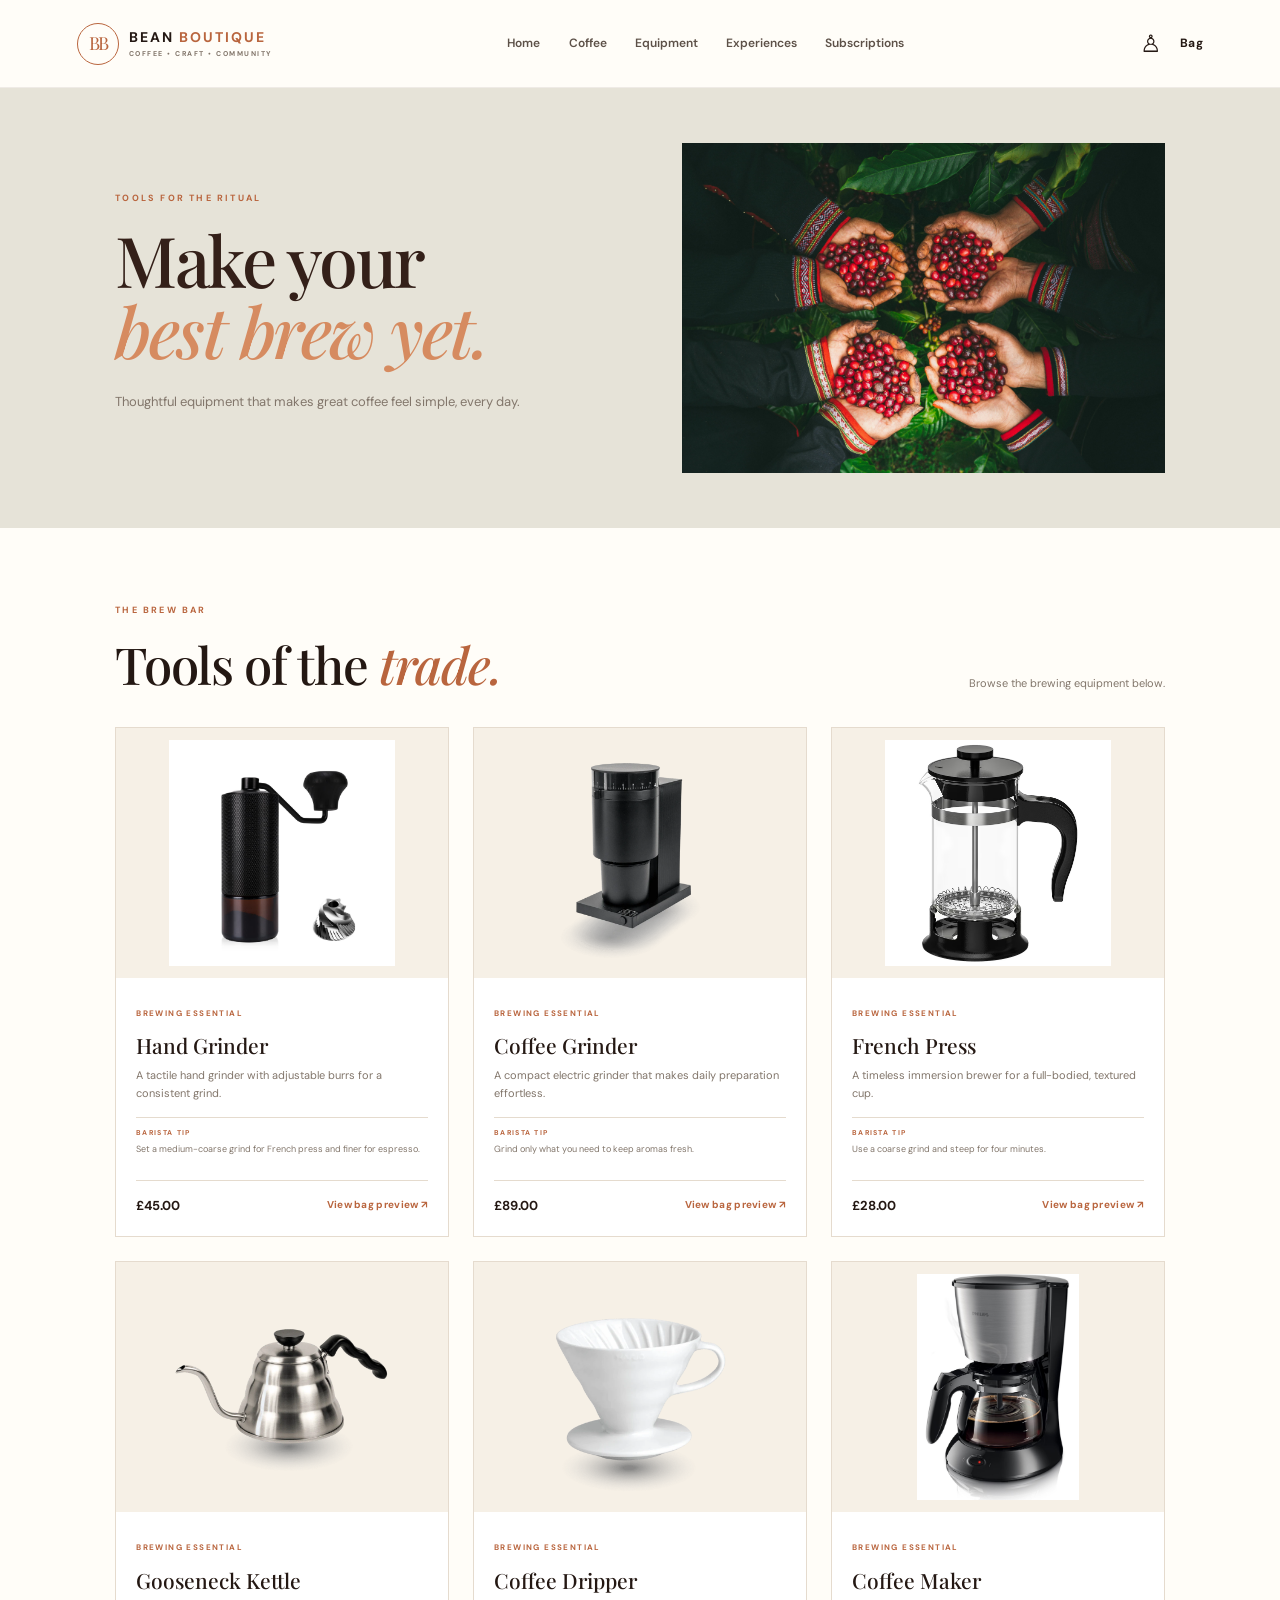
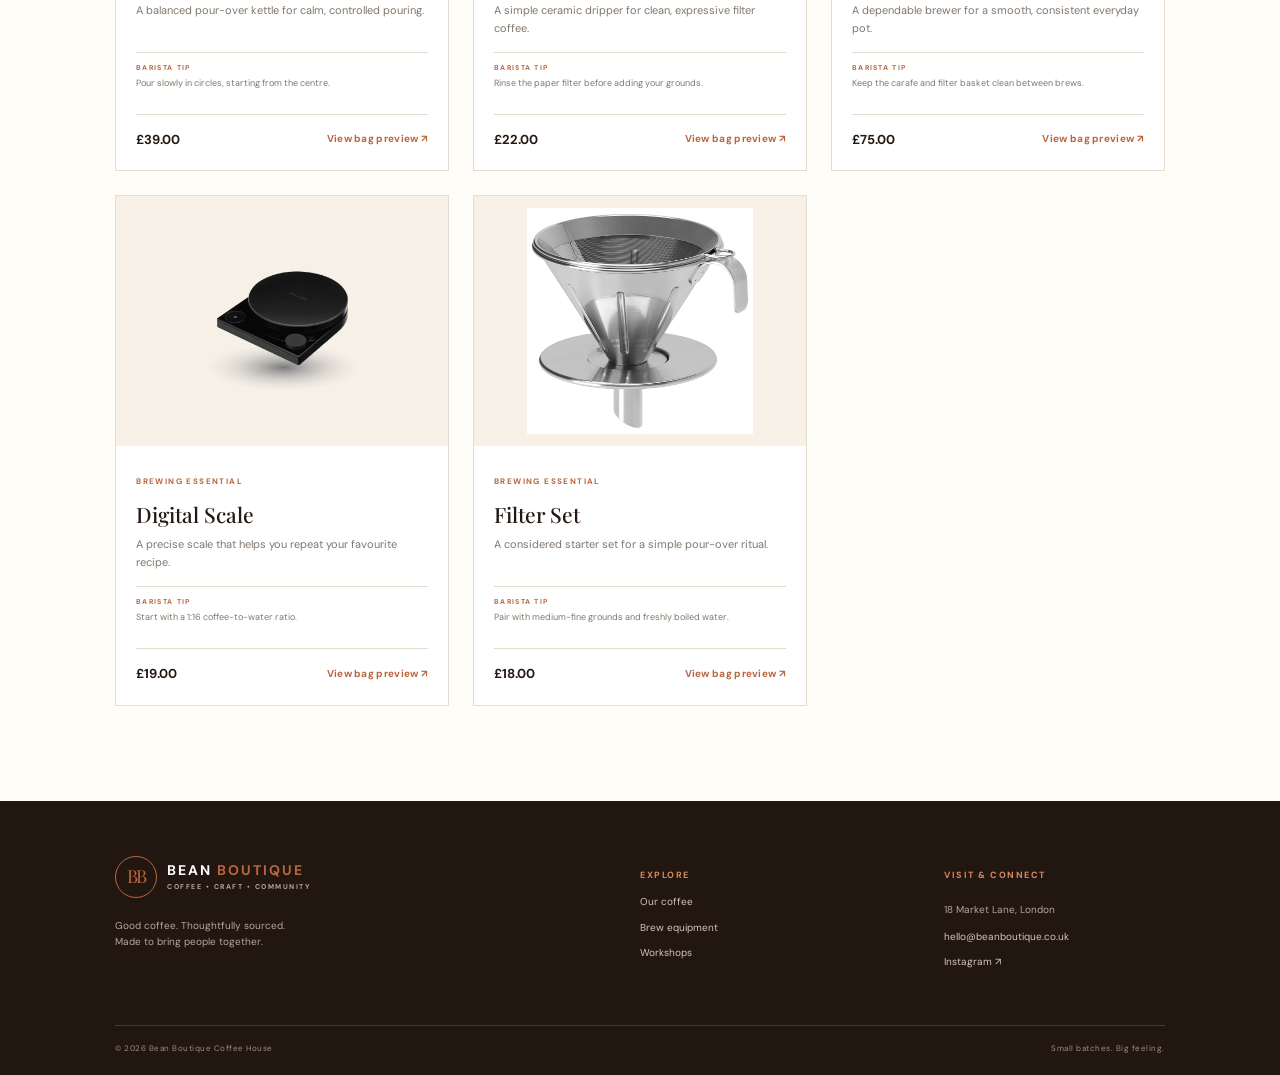
==== commit 4364b096: "Add files via upload" ====
--- a/BrewingEquips.html
+++ b/BrewingEquips.html
@@ -29,8 +29,8 @@
      </small>
     </span>
    </a>
-   <input aria-label="Toggle navigation menu" class="menu-checkbox" type="checkbox"/>
-   <label aria-hidden="true" class="menu-toggle" for="menuToggle">
+   <input aria-label="Toggle navigation menu" class="menu-checkbox" type="checkbox" id="menuToggle"/>
+   <label class="menu-toggle" for="menuToggle" aria-label="Open navigation menu">
     ☰
    </label>
    <nav aria-label="Main navigation" class="main-nav">
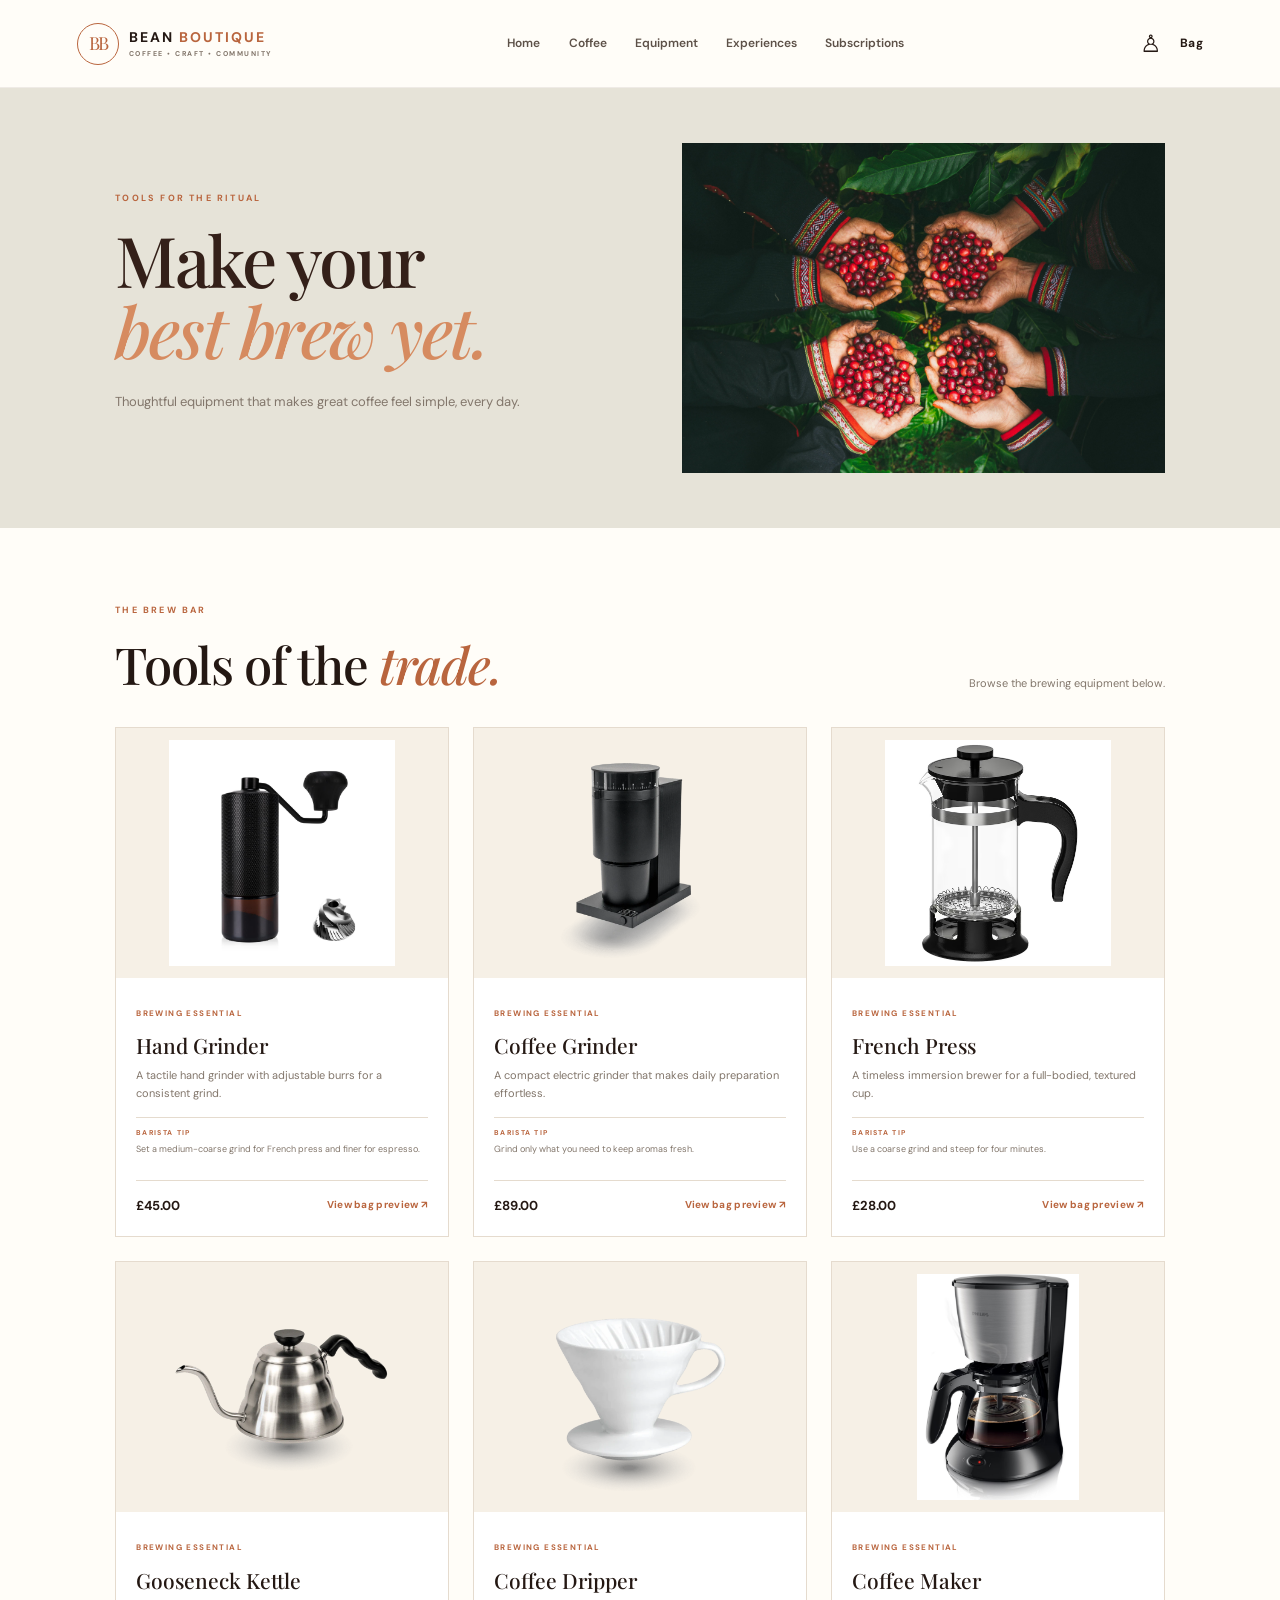
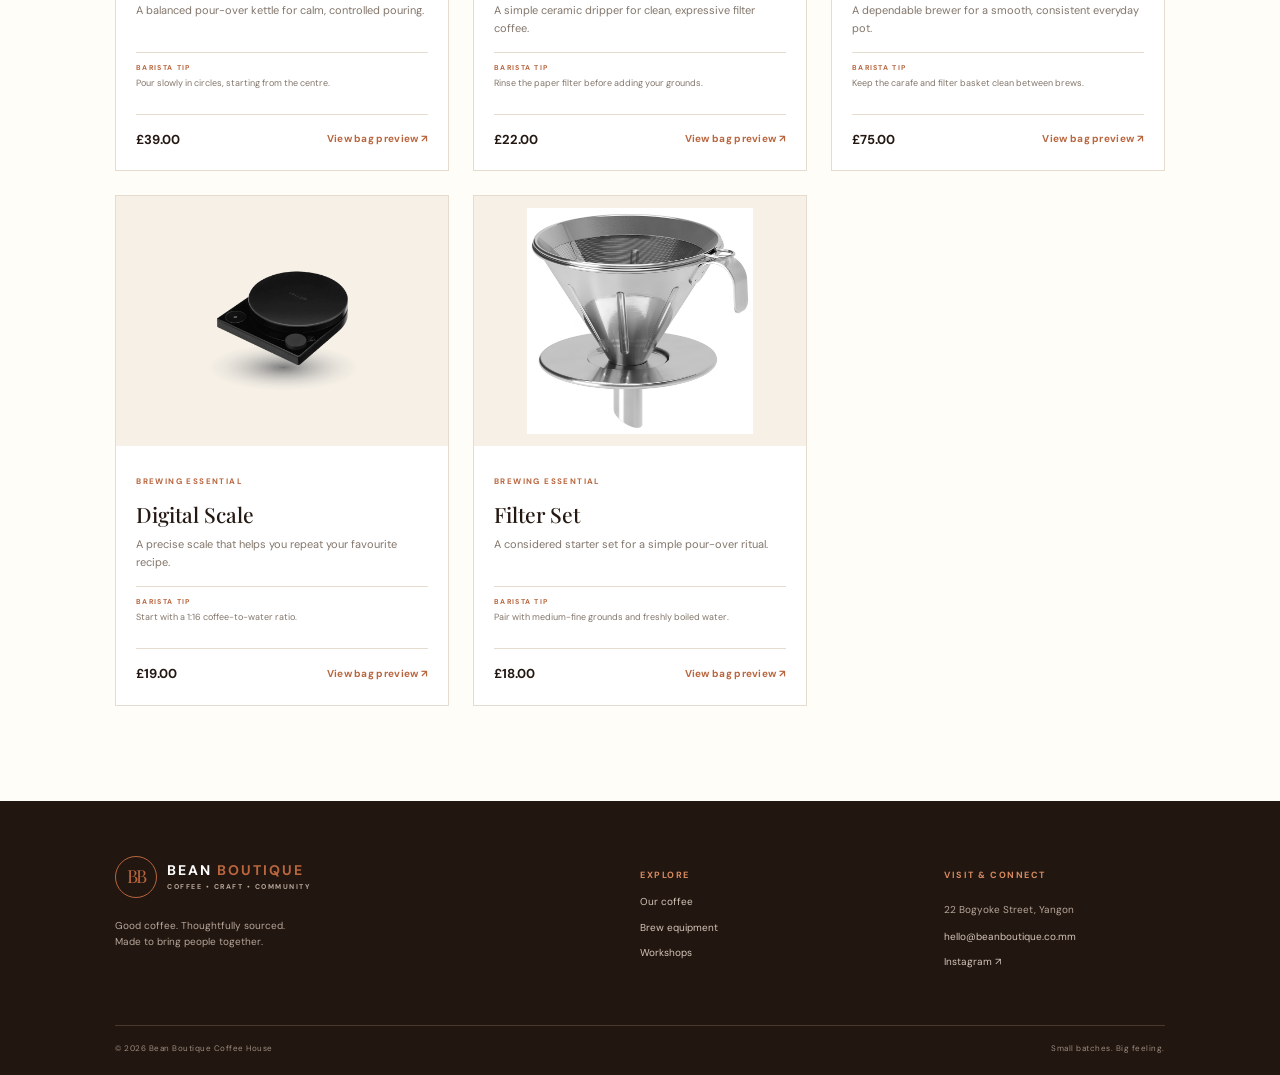
==== commit 2c03a200: "Update BrewingEquips.html" ====
--- a/BrewingEquips.html
+++ b/BrewingEquips.html
@@ -397,10 +397,10 @@
       Visit &amp; connect
      </h4>
      <p>
-      18 Market Lane, London
+      22 Bogyoke Street, Yangon
      </p>
      <a href="mailto:hello@beanboutique.co.uk">
-      hello@beanboutique.co.uk
+      hello@beanboutique.co.mm
      </a>
      <a href="https://www.instagram.com/" rel="noopener" target="_blank">
       Instagram &nearrow;
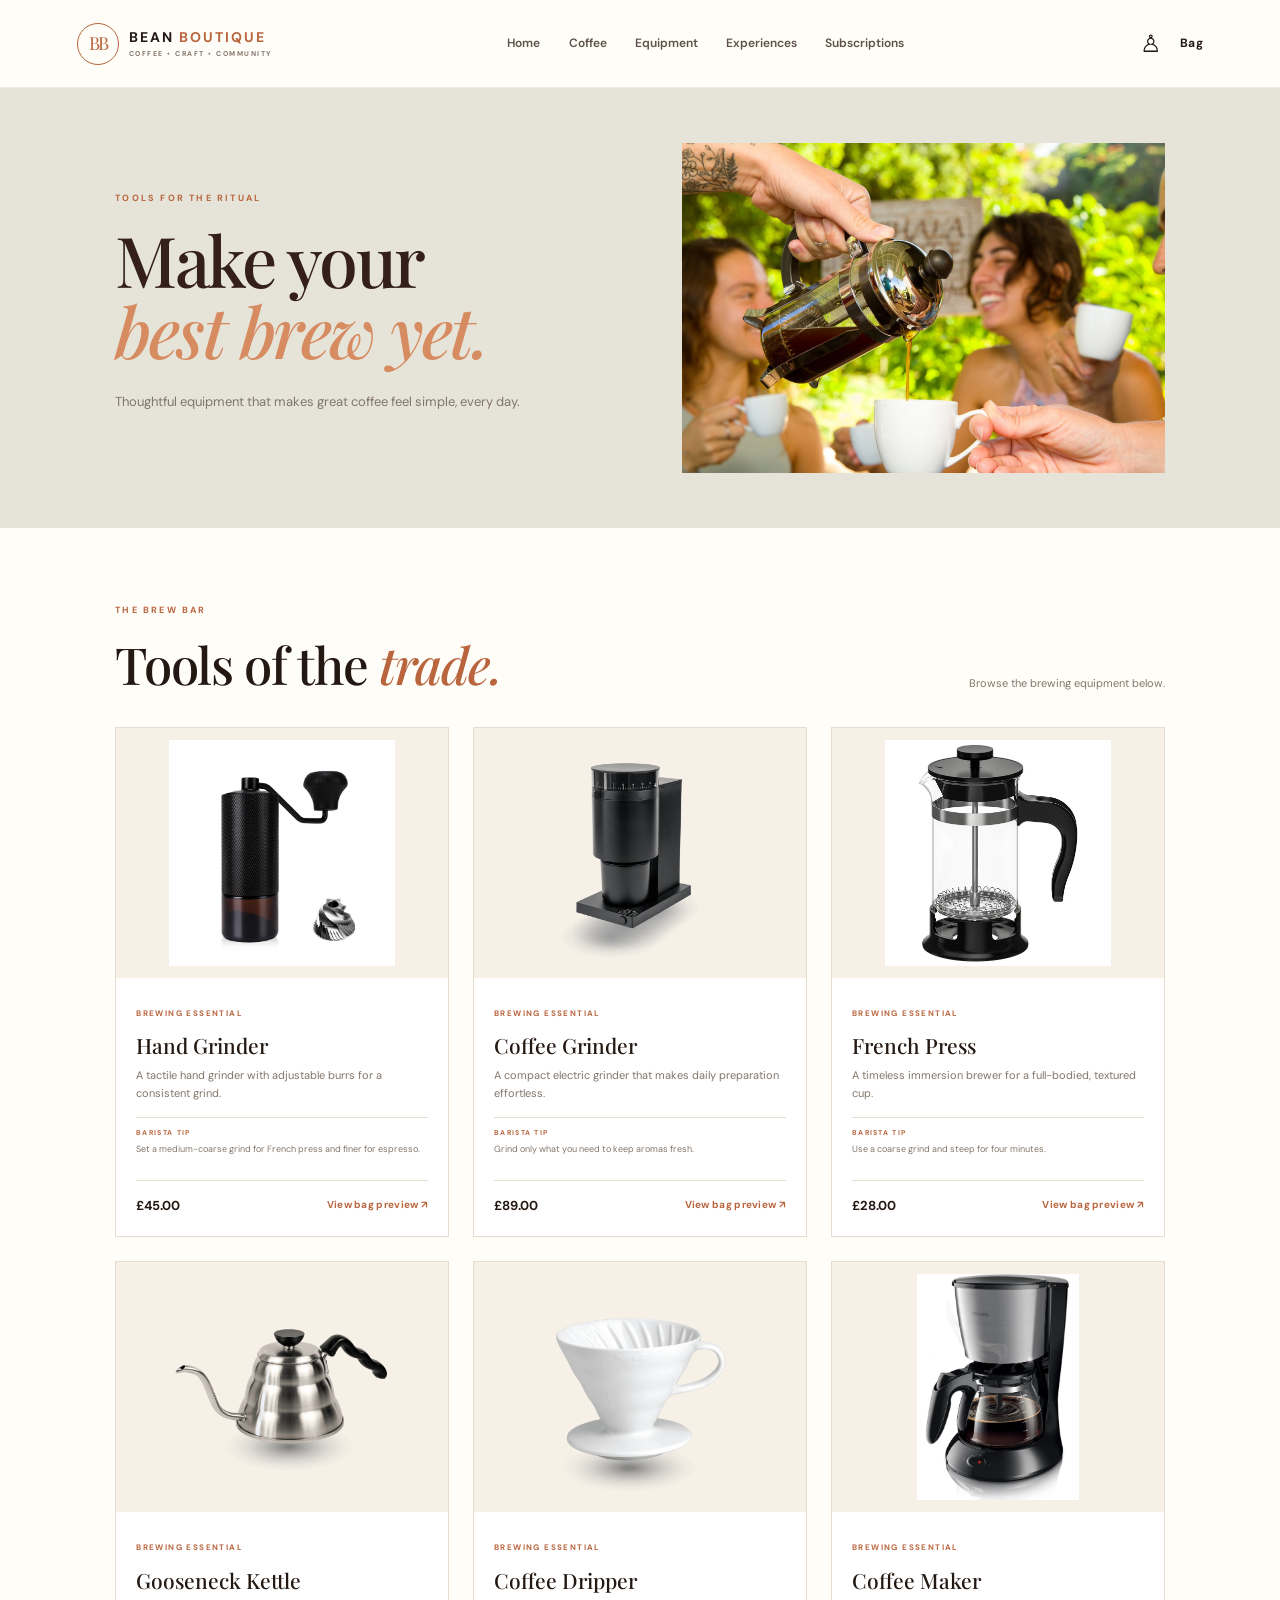
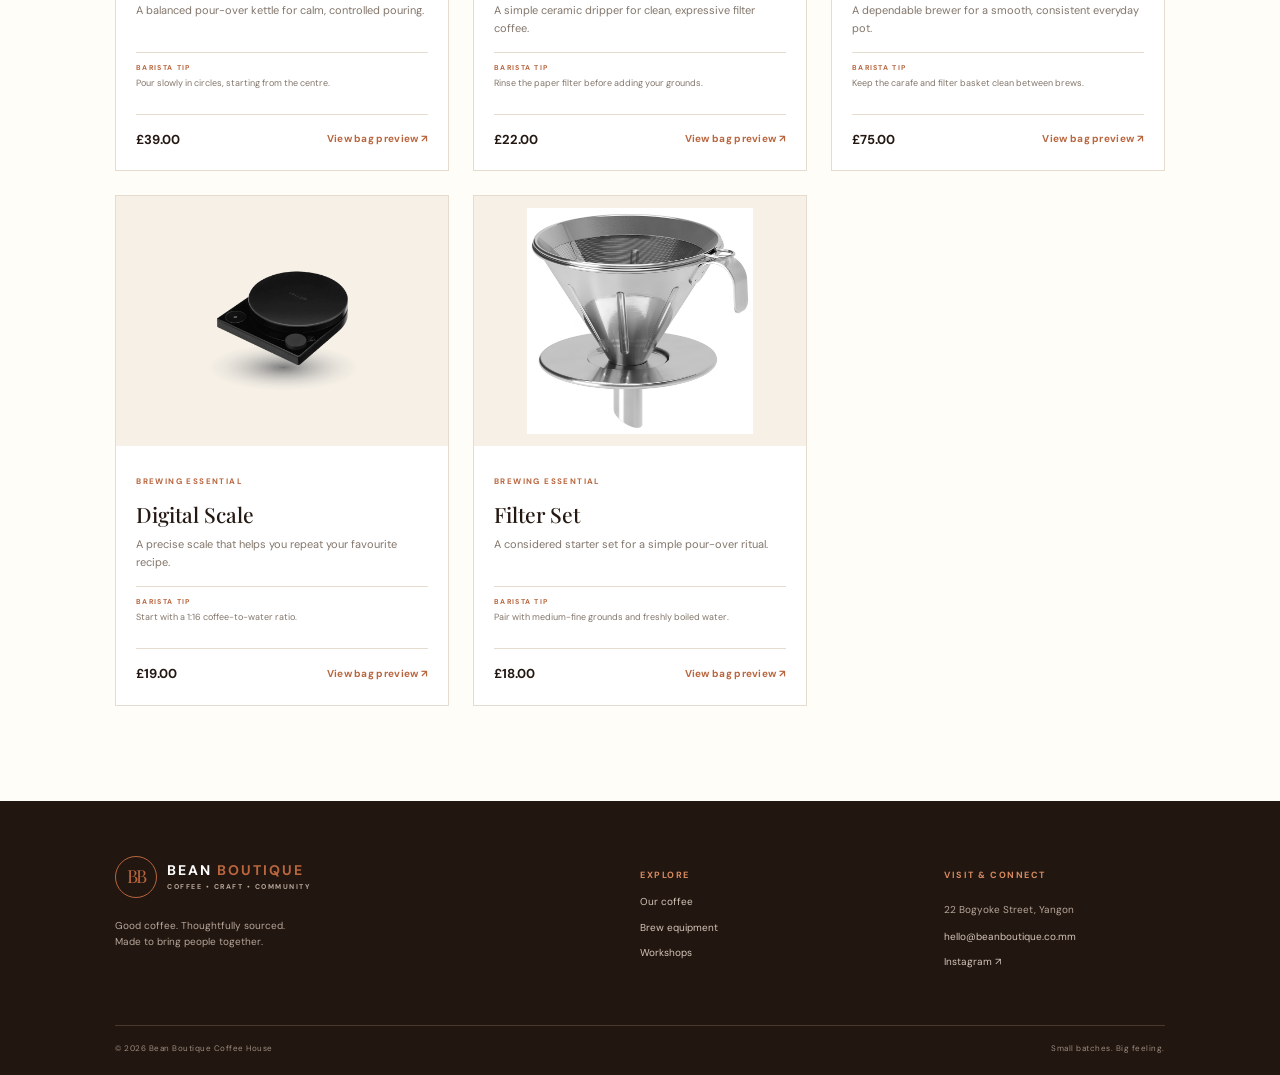
==== commit 605573fe: "Add files via upload" ====
--- a/BrewingEquips.html
+++ b/BrewingEquips.html
@@ -76,7 +76,7 @@
       Thoughtful equipment that makes great coffee feel simple, every day.
      </p>
     </div>
-    <img alt="Coffee brewing equipment and beans" src="images/banner1.jpg"/>
+    <img alt="Coffee brewing equipment and beans" src="images/banner1.webp"/>
    </section>
    <section class="section shop-section">
     <div class="shop-toolbar">
--- a/style.css
+++ b/style.css
@@ -305,10 +305,10 @@
     height:1px;
     background:var(--copper)
 }
-.hero-visual
-{
-    height:475px;
-    position:relative
+.hero-visual {
+    height: 475px;
+    position: relative;
+    overflow: visible;
 }
 .hero-visual>img
 {
@@ -345,18 +345,20 @@
     font-family:"Playfair Display";
     font-size:25px
 }
-.hero-caption
-{
-    position:absolute;
-    bottom:22px;
-    left:-35px;
-    background:var(--cream);
-    color:var(--ink);
-    padding:16px 22px;
-    font-size:9px;
-    letter-spacing:1.5px;
-    font-weight:700
-}
+
+.hero-caption {
+    position: absolute;
+    bottom: 22px;
+    left: -35%;
+    z-index: 3;
+    background: var(--cream);
+    color: var(--ink);
+    padding: 16px 22px;
+    font-size: 9px;
+    letter-spacing: 1.5px;
+    font-weight: 700;
+}
+
 .hero-caption span
 {
     font-weight:400;
@@ -2730,3 +2732,149 @@
 .bag-count {
     display: none !important;
 }
+
+/* Homepage enhancements: slideshow, welcome offer and coffee lifestyle gallery */
+.hero-slideshow { position: relative; overflow: hidden; }
+.hero-slideshow .hero-slide { position: absolute; inset: 0; width: 100%; height: 100%; object-fit: cover; opacity: 0; transition: opacity .8s ease; }
+.hero-slideshow .hero-slide.is-active { opacity: 1; }
+.hero-slideshow .image-stamp, .hero-slideshow .hero-caption, .hero-slideshow .slide-controls { z-index: 2; }
+.hero-slideshow .image-stamp { pointer-events: none; }
+.hero-slideshow .hero-caption { bottom: 58px; }
+.slide-controls { position: absolute; right: 20px; bottom: 18px; display: flex; align-items: center; gap: 12px; }
+.slide-arrow { width: 32px; height: 32px; border: 1px solid rgba(255,255,255,.65); border-radius: 50%; background: rgba(39,24,19,.45); color: #fff; cursor: pointer; font-size: 16px; }
+.slide-arrow:hover, .slide-arrow:focus-visible { background: var(--copper); }
+.slide-dots { display: flex; gap: 7px; align-items: center; }
+.slide-dot { width: 7px; height: 7px; padding: 0; border: 0; border-radius: 50%; background: rgba(255,255,255,.55); cursor: pointer; }
+.slide-dot.is-active { width: 19px; border-radius: 8px; background: #fff; }
+.lifestyle-section { display: grid; grid-template-columns: .78fr 1.22fr; gap: clamp(28px, 6vw, 90px); align-items: center; padding: clamp(60px, 8vw, 112px) clamp(24px, 7vw, 100px); background: var(--cream); }
+.lifestyle-heading h2 { margin: 12px 0 18px; font-family: 'Playfair Display', serif; font-size: clamp(34px, 4vw, 58px); line-height: 1.08; font-weight: 500; }
+.lifestyle-heading h2 em { color: var(--copper); }
+.lifestyle-heading > p:last-child { max-width: 390px; color: var(--muted); font-size: 14px; }
+.lifestyle-gallery { display: grid; grid-template-columns: 1.25fr .75fr; gap: 14px; align-items: end; }
+.lifestyle-photo { position: relative; margin: 0; overflow: hidden; background: #e9dfd1; }
+.lifestyle-photo img { display: block; width: 100%; height: 100%; object-fit: cover; transition: transform .6s ease; }
+.lifestyle-photo:hover img { transform: scale(1.035); }
+.lifestyle-photo-main { height: 390px; }
+.lifestyle-photo-side { height: 285px; }
+.lifestyle-photo figcaption { position: absolute; left: 0; right: 0; bottom: 0; padding: 30px 16px 14px; color: #fff; font-size: 12px; letter-spacing: .04em; background: linear-gradient(transparent, rgba(25,15,11,.65)); }
+.welcome-overlay { position: fixed; inset: 0; z-index: 9999; display: grid; place-items: center; padding: 20px; background: rgba(26,17,13,.64); opacity: 0; visibility: hidden; transition: opacity .25s ease, visibility .25s ease; }
+.welcome-overlay.is-visible { opacity: 1; visibility: visible; }
+.welcome-modal { position: relative; width: min(100%, 430px); padding: 48px 42px 38px; text-align: center; background: var(--paper); border: 1px solid rgba(183,99,57,.35); box-shadow: 0 24px 80px rgba(0,0,0,.25); transform: translateY(12px); transition: transform .25s ease; }
+.welcome-overlay.is-visible .welcome-modal { transform: translateY(0); }
+.welcome-close { position: absolute; top: 12px; right: 15px; width: 34px; height: 34px; border: 0; background: transparent; color: var(--espresso); font-size: 28px; cursor: pointer; }
+.welcome-modal h2 { margin: 14px 0; font-family: 'Playfair Display', serif; font-size: clamp(34px, 7vw, 46px); line-height: 1.08; font-weight: 500; }
+.welcome-modal h2 em { color: var(--copper); }
+.welcome-modal > p:not(.eyebrow) { margin: 0 auto 24px; max-width: 300px; color: var(--muted); font-size: 13px; }
+.welcome-code-label { margin-bottom: 8px; color: var(--copper); font-size: 9px; font-weight: 700; letter-spacing: .2em; }
+.welcome-code { display: inline-block; margin-bottom: 24px; padding: 11px 22px; border: 1px dashed var(--copper); color: var(--espresso); font-size: 18px; font-weight: 700; letter-spacing: .16em; }
+.welcome-cta { display: flex; justify-content: center; width: 100%; }
+.welcome-note { display: block; margin-top: 14px; color: var(--muted); font-size: 10px; }
+body.modal-open { overflow: hidden; }
+@media (max-width: 700px) {
+ .lifestyle-section { grid-template-columns: 1fr; gap: 25px; padding: 54px 24px; }
+ .lifestyle-gallery { grid-template-columns: 1fr 1fr; gap: 9px; }
+ .lifestyle-photo-main { height: 245px; }
+ .lifestyle-photo-side { height: 195px; }
+ .lifestyle-photo figcaption { padding: 24px 9px 10px; font-size: 10px; }
+ .welcome-modal { padding: 43px 25px 30px; }
+ .hero-slideshow .hero-caption { bottom: 60px; }
+ .slide-controls { right: 12px; bottom: 12px; gap: 8px; }
+}
+@media (prefers-reduced-motion: reduce) {
+ .hero-slideshow .hero-slide, .lifestyle-photo img, .welcome-overlay, .welcome-modal { transition: none; }
+}
+
+
+/* HERO SLIDESHOW CAPTION POSITION FIX */
+
+.hero-slideshow {
+    overflow: visible;
+    isolation: isolate;
+}
+
+.hero-slideshow .image-stamp {
+    top: 18px;
+    right: 18px;
+    width: 82px;
+    height: 82px;
+}
+
+/* Move 35% of the white rectangle outside the image */
+.hero-slideshow .hero-caption {
+    left: 0;
+    transform: translateX(-35%);
+    bottom: 58px;
+    max-width: 260px;
+    box-sizing: border-box;
+    padding: 14px 18px;
+}
+
+.hero-slideshow .slide-controls {
+    right: 18px;
+    bottom: 16px;
+}
+
+@media (max-width: 700px) {
+    .hero-slideshow .image-stamp {
+        top: 12px;
+        right: 12px;
+        width: 68px;
+        height: 68px;
+    }
+
+    .hero-slideshow .image-stamp strong {
+        font-size: 20px;
+    }
+
+    /* Keep the rectangle inside the image on mobile */
+    .hero-slideshow .hero-caption {
+        left: 10px;
+        transform: none;
+        bottom: 56px;
+        max-width: calc(100% - 20px);
+        padding: 11px 13px;
+        font-size: 8px;
+        letter-spacing: 1px;
+    }
+
+    .hero-slideshow .slide-controls {
+        right: 10px;
+        bottom: 10px;
+    }
+
+    .hero-slideshow .image-stamp {
+        top: 12px;
+        right: 12px;
+        width: 68px;
+        height: 68px;
+    }
+    .hero-slideshow .image-stamp strong {
+        font-size: 20px;
+    }
+    .hero-slideshow .hero-caption {
+        left: 10px;
+        bottom: 56px;
+        max-width: calc(100% - 20px);
+        padding: 11px 13px;
+        font-size: 8px;
+        letter-spacing: 1px;
+    }
+    .hero-slideshow .slide-controls {
+        right: 10px;
+        bottom: 10px;
+    }
+}
+
+
+@media (min-width: 951px) {
+    .hero.hero-home {
+        min-height: 655px;
+        padding-top: 70px;
+        padding-bottom: 70px;
+        align-items: center;
+    }
+
+    .hero-home .hero-visual {
+        height: 509px;
+    }
+}
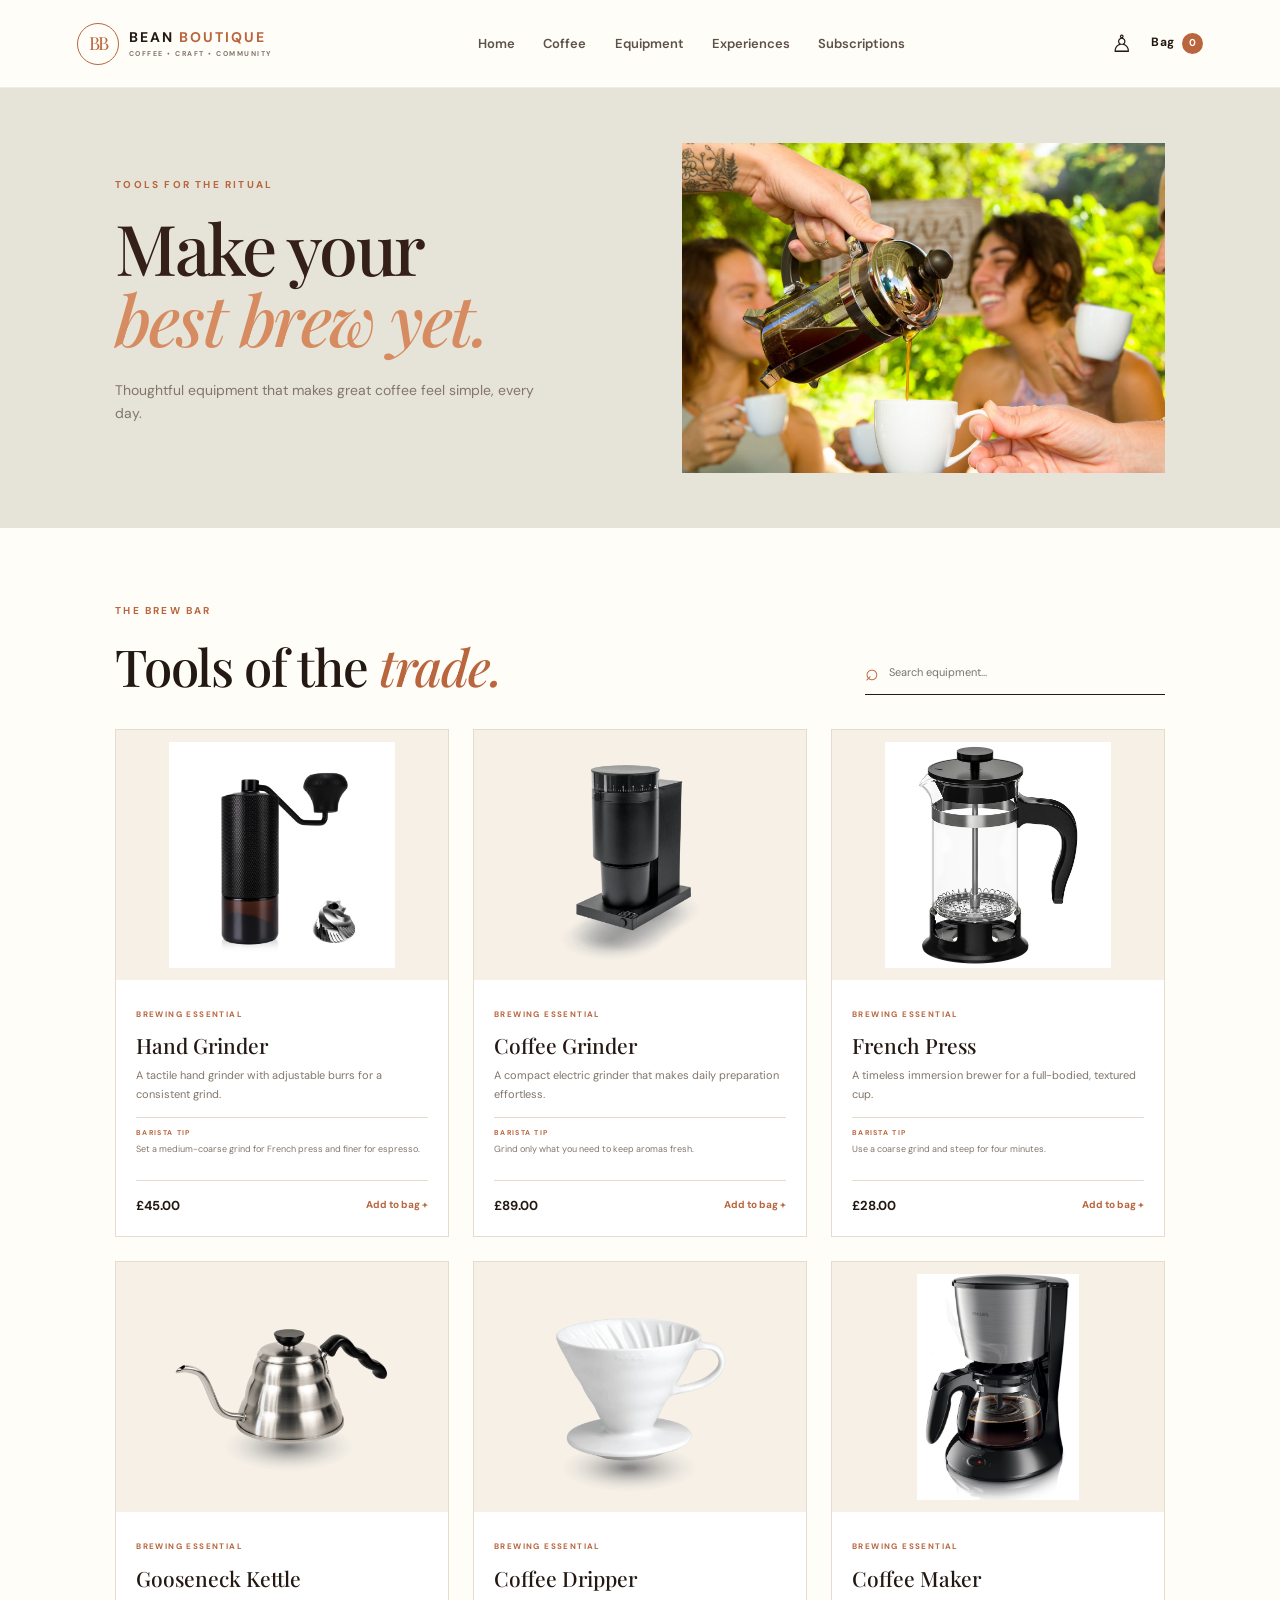
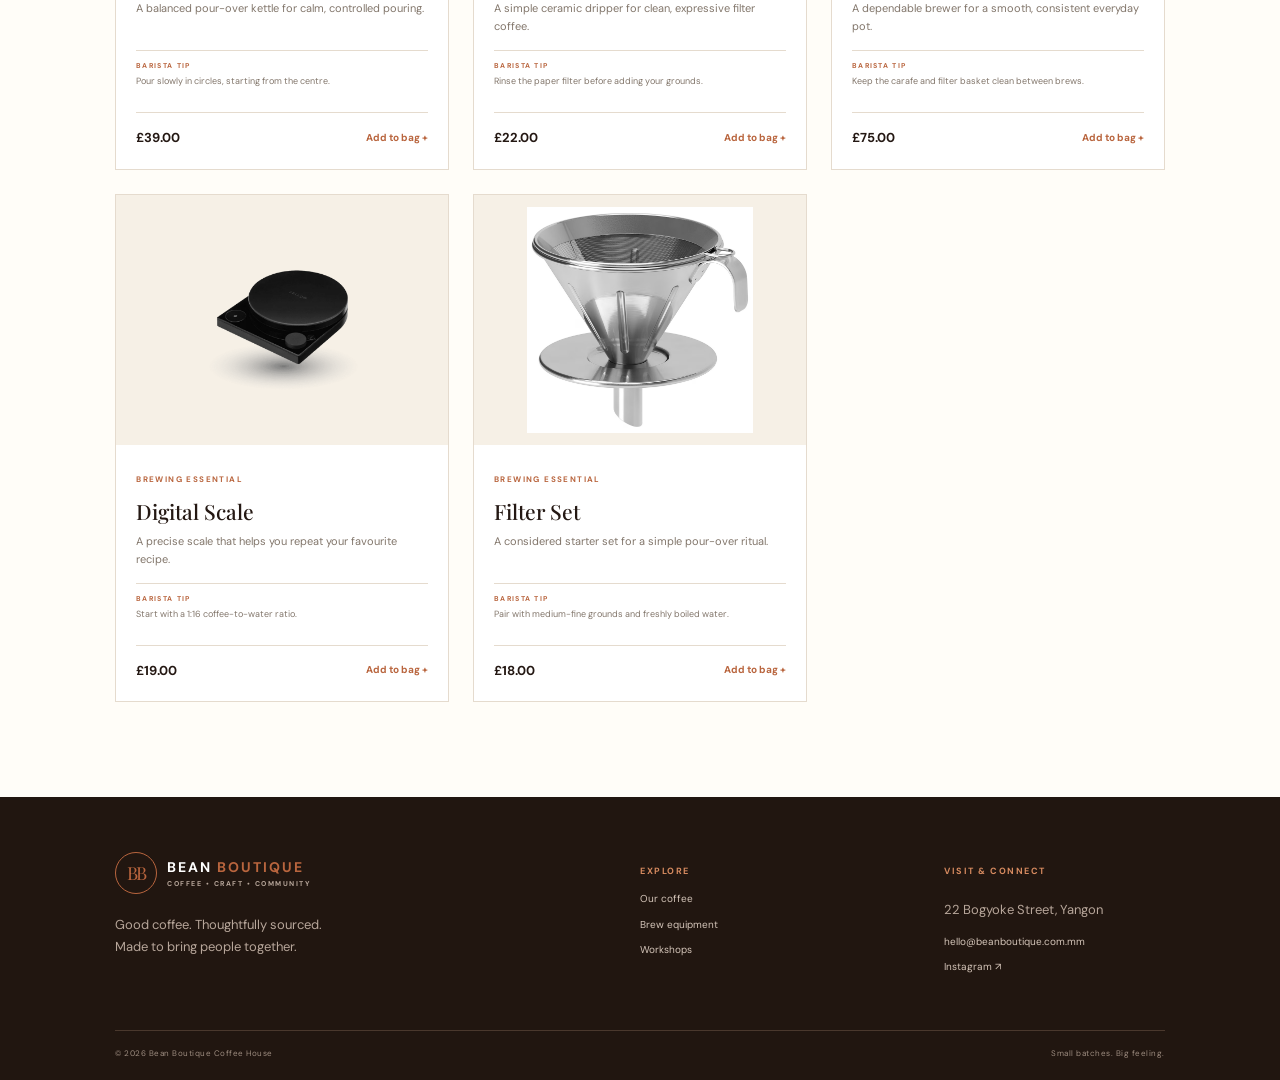
==== commit 4283fa3c: "Add files via upload" ====
--- a/BrewingEquips.html
+++ b/BrewingEquips.html
@@ -29,10 +29,9 @@
      </small>
     </span>
    </a>
-   <input aria-label="Toggle navigation menu" class="menu-checkbox" type="checkbox" id="menuToggle"/>
-   <label class="menu-toggle" for="menuToggle" aria-label="Open navigation menu">
+   <button aria-expanded="false" aria-label="Open navigation" class="menu-toggle">
     ☰
-   </label>
+   </button>
    <nav aria-label="Main navigation" class="main-nav">
     <a href="index.html">
      Home
@@ -56,6 +55,9 @@
     </a>
     <a class="bag-link" href="Cart.html">
      Bag
+     <span class="bag-count" id="bagCount">
+      0
+     </span>
     </a>
    </div>
   </header>
@@ -91,9 +93,12 @@
        </em>
       </h2>
      </div>
-     <p class="static-control-note">
-      Browse the brewing equipment below.
-     </p>
+     <label class="search-field">
+      <span>
+       &telrec;
+      </span>
+      <input aria-label="Search equipment" id="equipmentSearch" placeholder="Search equipment..." type="search"/>
+     </label>
     </div>
     <div class="product-grid">
      <article class="product-card equipment-card">
@@ -122,9 +127,9 @@
         <b>
          &pound;45.00
         </b>
-        <a class="static-demo-link" href="Cart.html">
-         View bag preview &nearrow;
-        </a>
+        <button class="add-button" data-name="Hand Grinder" data-price="45.00">
+         Add to bag +
+        </button>
        </div>
       </div>
      </article>
@@ -154,9 +159,9 @@
         <b>
          &pound;89.00
         </b>
-        <a class="static-demo-link" href="Cart.html">
-         View bag preview &nearrow;
-        </a>
+        <button class="add-button" data-name="Coffee Grinder" data-price="89.00">
+         Add to bag +
+        </button>
        </div>
       </div>
      </article>
@@ -186,9 +191,9 @@
         <b>
          &pound;28.00
         </b>
-        <a class="static-demo-link" href="Cart.html">
-         View bag preview &nearrow;
-        </a>
+        <button class="add-button" data-name="French Press" data-price="28.00">
+         Add to bag +
+        </button>
        </div>
       </div>
      </article>
@@ -218,9 +223,9 @@
         <b>
          &pound;39.00
         </b>
-        <a class="static-demo-link" href="Cart.html">
-         View bag preview &nearrow;
-        </a>
+        <button class="add-button" data-name="Gooseneck Kettle" data-price="39.00">
+         Add to bag +
+        </button>
        </div>
       </div>
      </article>
@@ -250,9 +255,9 @@
         <b>
          &pound;22.00
         </b>
-        <a class="static-demo-link" href="Cart.html">
-         View bag preview &nearrow;
-        </a>
+        <button class="add-button" data-name="Coffee Dripper" data-price="22.00">
+         Add to bag +
+        </button>
        </div>
       </div>
      </article>
@@ -282,9 +287,9 @@
         <b>
          &pound;75.00
         </b>
-        <a class="static-demo-link" href="Cart.html">
-         View bag preview &nearrow;
-        </a>
+        <button class="add-button" data-name="Coffee Maker" data-price="75.00">
+         Add to bag +
+        </button>
        </div>
       </div>
      </article>
@@ -314,9 +319,9 @@
         <b>
          &pound;19.00
         </b>
-        <a class="static-demo-link" href="Cart.html">
-         View bag preview &nearrow;
-        </a>
+        <button class="add-button" data-name="Digital Scale" data-price="19.00">
+         Add to bag +
+        </button>
        </div>
       </div>
      </article>
@@ -346,9 +351,9 @@
         <b>
          &pound;18.00
         </b>
-        <a class="static-demo-link" href="Cart.html">
-         View bag preview &nearrow;
-        </a>
+        <button class="add-button" data-name="Filter Set" data-price="18.00">
+         Add to bag +
+        </button>
        </div>
       </div>
      </article>
@@ -399,8 +404,8 @@
      <p>
       22 Bogyoke Street, Yangon
      </p>
-     <a href="mailto:hello@beanboutique.co.uk">
-      hello@beanboutique.co.mm
+     <a href="mailto:hello@beanboutique.com.mm">
+      hello@beanboutique.com.mm
      </a>
      <a href="https://www.instagram.com/" rel="noopener" target="_blank">
       Instagram &nearrow;
@@ -416,5 +421,7 @@
     </span>
    </div>
   </footer>
+  <script defer="" src="script.js">
+  </script>
  </body>
 </html>
--- a/style.css
+++ b/style.css
@@ -305,10 +305,10 @@
     height:1px;
     background:var(--copper)
 }
-.hero-visual {
-    height: 475px;
-    position: relative;
-    overflow: visible;
+.hero-visual
+{
+    height:475px;
+    position:relative
 }
 .hero-visual>img
 {
@@ -345,20 +345,18 @@
     font-family:"Playfair Display";
     font-size:25px
 }
-
-.hero-caption {
-    position: absolute;
-    bottom: 22px;
-    left: -35%;
-    z-index: 3;
-    background: var(--cream);
-    color: var(--ink);
-    padding: 16px 22px;
-    font-size: 9px;
-    letter-spacing: 1.5px;
-    font-weight: 700;
-}
-
+.hero-caption
+{
+    position:absolute;
+    bottom:22px;
+    left:-35px;
+    background:var(--cream);
+    color:var(--ink);
+    padding:16px 22px;
+    font-size:9px;
+    letter-spacing:1.5px;
+    font-weight:700
+}
 .hero-caption span
 {
     font-weight:400;
@@ -1129,7 +1127,7 @@
 .cart-row
 {
     display:grid;
-    grid-template-columns:90px 1fr auto;
+    grid-template-columns:90px minmax(0,1fr) auto;
     gap:18px;
     padding:20px 0;
     border-bottom:1px solid var(--line);
@@ -1157,22 +1155,55 @@
 {
     display:flex;
     align-items:center;
-    gap:12px;
-    margin-top:9px
-}
-.qty-controls button,.remove-item
-{
+    flex-wrap:wrap;
+    gap:10px;
+    margin-top:10px;
+    min-width:0
+}
+.qty-controls button
+{
+    display:inline-flex;
+    align-items:center;
+    justify-content:center;
+    flex:0 0 34px;
+    width:34px;
+    height:34px;
+    padding:0;
     border:1px solid var(--line);
-    background:white;
-    width:25px;
-    height:25px
-}
-.remove-item
-{
-    width:auto;
-    padding:4px 8px;
+    border-radius:2px;
+    background:#fff;
+    color:var(--ink);
+    font:600 16px "DM Sans",sans-serif;
+    cursor:pointer
+}
+.qty-controls button:hover
+{
+    border-color:var(--copper);
+    color:var(--copper)
+}
+.qty-controls .remove-item
+{
+    flex:0 0 34px;
+    width:34px;
+    height:34px;
+    margin-left:2px;
+    border:1px solid #ead8cc;
+    border-radius:2px;
+    background:#fffaf6;
     color:var(--copper);
-    font-size:9px
+    font-size:15px;
+    line-height:1;
+    cursor:pointer
+}
+.qty-controls .remove-item:hover
+{
+    background:var(--copper);
+    border-color:var(--copper);
+    color:#fff
+}
+.qty-controls .remove-item i
+{
+    pointer-events:none
 }
 .cart-price
 {
@@ -2373,508 +2404,144 @@
 }
 
 
-/* --------------------------------------------------
-   Cart page alignment refinements
--------------------------------------------------- */
-
-.cart-page .simple-page-head {
-    min-height: 235px;
-    box-sizing: border-box;
+/* Accessibility and readability refinements */
+body {
+    font-size: 15px;
+}
+.main-nav a { font-size: 13px; }
+.hero-intro, .page-hero p:not(.eyebrow), .simple-page-head p:not(.eyebrow) {
+    font-size: 14px;
+}
+.site-footer p, .site-footer a { font-size: 13px; }
+.eyebrow { font-size: 10px; }
+
+/* Homepage hero slideshow */
+.hero-slideshow { overflow: visible; }
+.hero-slides {
+    position: relative;
+    width: 100%;
+    height: 100%;
+    overflow: hidden;
+    border-radius: 46% 46% 4px 4px;
+    background: var(--espresso);
+}
+.hero-slides .hero-slide {
+    position: absolute;
+    inset: 0;
+    width: 100%;
+    height: 100%;
+    object-fit: cover;
+    border-radius: inherit;
+    opacity: 0;
+    visibility: hidden;
+    transition: opacity .8s ease, visibility .8s ease;
+}
+.hero-slides .hero-slide.is-active {
+    opacity: 1;
+    visibility: visible;
+}
+.slideshow-dots {
+    position: absolute;
+    z-index: 4;
+    bottom: 14px;
+    right: 18px;
     display: flex;
-    flex-direction: column;
-    justify-content: center;
-    padding: 82px clamp(24px, 9vw, 140px) 68px;
-}
-
-.cart-page .simple-page-head .eyebrow {
-    margin-bottom: 14px;
-}
-
-.cart-page .simple-page-head h1 {
-    margin: 0 0 12px;
-    line-height: 1.08;
-}
-
-.cart-page .simple-page-head p:not(.eyebrow) {
-    margin: 0;
-    max-width: 440px;
-    line-height: 1.7;
-}
-
-.cart-page .cart-layout {
-    width: min(1240px, 100%);
-    box-sizing: border-box;
-    margin: 0 auto;
-    padding: 78px clamp(24px, 6vw, 92px) 100px;
-    grid-template-columns: minmax(0, 1.55fr) minmax(330px, 0.85fr);
-    gap: clamp(32px, 4vw, 56px);
-    align-items: start;
-}
-
-.cart-page .cart-main {
-    min-width: 0;
-}
-
-.cart-page .cart-heading {
+    gap: 8px;
+    padding: 9px 11px;
+    border-radius: 30px;
+    background: rgba(36,24,19,.62);
+}
+.slideshow-dots .slide-dot {
+    width: 9px;
+    height: 9px;
+    min-width: 9px;
+    padding: 0;
+    border: 1px solid rgba(255,255,255,.9);
+    border-radius: 50%;
+    background: transparent;
+}
+.slideshow-dots .slide-dot.is-active {
+    background: #fff;
+}
+
+/* Shopping bag layout refinements */
+.cart-layout {
+    grid-template-columns: minmax(0, 1.55fr) minmax(300px, .85fr);
+    gap: clamp(28px, 4vw, 56px);
+}
+.cart-main { min-width: 0; }
+.cart-heading {
+    gap: 18px;
+    margin-bottom: 4px;
+}
+.cart-heading h2, .summary-card h2, .form-card h2 {
+    font-size: 29px;
+}
+.cart-row {
+    grid-template-columns: 104px minmax(0, 1fr) auto;
     gap: 20px;
-    margin-bottom: 0;
-    align-items: center;
-}
-
-.cart-page .cart-heading h2 {
-    margin: 0;
-    line-height: 1.2;
-}
-
-.cart-page .cart-heading .text-link {
-    white-space: nowrap;
-}
-
-.cart-page .cart-row {
-    grid-template-columns: 96px minmax(0, 1fr) auto;
-    gap: 20px;
-    padding: 22px 0;
-}
-
-.cart-page .cart-row img {
-    width: 96px;
-    height: 96px;
+    padding: 24px 0;
+}
+.cart-row img {
+    width: 104px;
+    height: 104px;
     padding: 5px;
-    box-sizing: border-box;
-}
-
-.cart-page .cart-row > div {
-    min-width: 0;
-}
-
-.cart-page .qty-controls {
-    gap: 10px;
-}
-
-.cart-page .summary-card {
-    width: 100%;
-    box-sizing: border-box;
-    padding: 30px;
-    top: 108px;
-}
-
-.cart-page .summary-card .btn-full {
-    width: 100%;
-    box-sizing: border-box;
+    border-radius: 3px;
+}
+.cart-row h3 { font-size: 21px; }
+.cart-row p { font-size: 13px; }
+.qty-controls { gap: 10px; }
+.qty-controls button {
+    width: 32px;
+    height: 32px;
+    border: 1px solid var(--line);
+    border-radius: 2px;
+    font-size: 16px;
+}
+.qty-controls span {
+    min-width: 18px;
     text-align: center;
-}
-
-.cart-page .summary-card .secure-note {
-    margin: 14px 0 0;
-    line-height: 1.6;
-}
-
-@media (max-width: 900px) {
-    .cart-page .cart-layout {
-        grid-template-columns: minmax(0, 1fr) minmax(260px, 0.8fr);
-        gap: 26px;
-        padding: 62px 28px 80px;
-    }
-
-    .cart-page .summary-card {
-        padding: 24px;
-    }
-}
-
+    font-size: 14px;
+}
+.remove-item {
+    min-height: 30px;
+    padding: 5px 9px;
+    font-size: 11px;
+}
+.cart-price { font-size: 14px; white-space: nowrap; }
+.summary-card {
+    padding: clamp(24px, 2.5vw, 34px);
+    border: 1px solid rgba(52,32,25,.05);
+}
+.summary-line { font-size: 13px; }
+.summary-total { font-size: 17px; }
+.summary-hint, .secure-note { font-size: 11px; }
+.empty-state p { font-size: 14px; }
+
+@media (max-width: 950px) {
+    .cart-layout {
+        grid-template-columns: minmax(0, 1fr) minmax(260px, .8fr);
+        gap: 28px;
+    }
+}
 @media (max-width: 700px) {
-    .cart-page .simple-page-head {
-        min-height: 215px;
-        padding: 72px 24px 48px;
-    }
-
-    .cart-page .cart-layout {
-        grid-template-columns: minmax(0, 1fr);
-        gap: 32px;
-        padding: 48px 24px 65px;
-    }
-
-    .cart-page .cart-heading {
-        align-items: flex-start;
-        flex-wrap: wrap;
-        gap: 10px;
-    }
-
-    .cart-page .cart-row {
-        grid-template-columns: 68px minmax(0, 1fr) auto;
-        gap: 12px;
-        padding: 18px 0;
-    }
-
-    .cart-page .cart-row img {
-        width: 68px;
-        height: 68px;
-    }
-
-    .cart-page .summary-card {
-        position: static;
-        order: 2;
-        padding: 24px;
-    }
-}
-
-@media (max-width: 390px) {
-    .cart-page .cart-layout {
-        padding-right: 18px;
-        padding-left: 18px;
-    }
-
-    .cart-page .cart-row {
-        grid-template-columns: 58px minmax(0, 1fr);
-    }
-
-    .cart-page .cart-row img {
-        width: 58px;
-        height: 58px;
-    }
-
-    .cart-page .cart-price {
+    .cart-layout { grid-template-columns: 1fr; }
+    .summary-card { position: static; }
+    .cart-row {
+        grid-template-columns: 78px minmax(0, 1fr);
+        gap: 14px;
+    }
+    .cart-row img { width: 78px; height: 78px; }
+    .cart-price {
         grid-column: 2;
         justify-self: start;
-    }
-}
-
-
-/* --------------------------------------------------
-   HTML + CSS only presentation mode
-   No JavaScript interactions or data storage
--------------------------------------------------- */
-
-/* CSS-only mobile navigation toggle */
-.menu-checkbox {
-    position: absolute;
-    width: 1px;
-    height: 1px;
-    overflow: hidden;
-    clip: rect(0, 0, 0, 0);
-    white-space: nowrap;
-}
-
-.menu-toggle {
-    display: none;
-    cursor: pointer;
-    color: var(--espresso);
-    font-size: 23px;
-    line-height: 1;
-    user-select: none;
-}
-
-.menu-checkbox:focus-visible + .menu-toggle {
-    outline: 2px solid var(--copper);
-    outline-offset: 5px;
-}
-
-.static-demo-link {
-    display: inline-flex;
-    align-items: center;
-    justify-content: center;
-    padding: 10px 14px;
-    border: 1px solid var(--line);
-    color: var(--espresso);
-    background: transparent;
-    font-size: 9px;
-    font-weight: 700;
-    letter-spacing: .3px;
-    transition: .2s ease;
-}
-
-.static-demo-link:hover {
-    border-color: var(--copper);
-    color: var(--copper);
-}
-
-.static-control-note {
-    margin: 0;
-    color: var(--muted);
-    font-size: 11px;
-    line-height: 1.7;
-}
-
-.static-filter {
-    display: inline-flex;
-    align-items: center;
-    cursor: default;
-    opacity: .82;
-}
-
-.static-form-preview {
-    pointer-events: none;
-}
-
-.static-form-preview input:disabled,
-.static-form-preview select:disabled,
-.static-form-preview textarea:disabled {
-    opacity: .72;
-    color: var(--muted);
-    background: #f7f2eb;
-    cursor: not-allowed;
-}
-
-.static-submit {
-    display: inline-flex;
-    align-items: center;
-    justify-content: center;
-    width: 100%;
-    box-sizing: border-box;
-    padding: 14px 20px;
-    background: var(--espresso);
-    color: #fff;
-    font-size: 10px;
-    font-weight: 700;
-    letter-spacing: .4px;
-    text-align: center;
-}
-
-.static-demo-notice {
-    margin: 16px 0 0;
-    padding: 13px 16px;
-    border-left: 2px solid var(--copper);
-    background: var(--cream);
-    color: var(--muted);
-    font-size: 10px;
-    line-height: 1.7;
-}
-
-.bag-count {
-    min-width: 27px;
-    padding: 0 5px;
-    font-size: 8px;
-    letter-spacing: .2px;
-}
-
-@media (max-width: 700px) {
-    .menu-toggle {
-        display: block;
-        order: 3;
-    }
-
-    .main-nav {
-        display: none;
-        position: absolute;
-        top: 72px;
-        left: 0;
-        right: 0;
-        background: var(--paper);
-        padding: 18px 24px 25px;
-        box-shadow: var(--shadow);
-        flex-direction: column;
-        align-items: flex-start;
-        gap: 12px;
-    }
-
-    .menu-checkbox:checked ~ .main-nav {
-        display: flex;
-    }
-}
-
-
-/* Final static-site interaction rules */
-.static-form-preview {
-    pointer-events: auto;
-}
-
-.static-form-preview input,
-.static-form-preview select,
-.static-form-preview textarea,
-.form-card input,
-.form-card select,
-.form-card textarea,
-.newsletter-form input {
-    pointer-events: auto;
-    opacity: 1;
-    color: var(--espresso);
-    cursor: text;
-}
-
-.static-form-preview select,
-.form-card select {
-    cursor: pointer;
-}
-
-.static-form-preview input:disabled,
-.static-form-preview select:disabled,
-.static-form-preview textarea:disabled {
-    opacity: 1;
-    cursor: auto;
-}
-
-.inert-action {
-    cursor: pointer;
-}
-
-.inert-action:focus-visible {
-    outline: 2px solid var(--copper);
-    outline-offset: 3px;
-}
-
-.thankyou-example-link {
-    display: inline-block;
-    margin-top: 22px;
-    padding-bottom: 5px;
-    border-bottom: 1px solid var(--copper);
-    color: var(--copper);
-    font-size: 10px;
-    font-weight: 700;
-    letter-spacing: .2px;
-}
-
-.thankyou-example-link:hover {
-    color: var(--espresso);
-    border-color: var(--espresso);
-}
-
-/* The bag is a plain navigation link; no quantity or notification badge. */
-.bag-link .bag-count,
-.bag-count {
-    display: none !important;
-}
-
-/* Homepage enhancements: slideshow, welcome offer and coffee lifestyle gallery */
-.hero-slideshow { position: relative; overflow: hidden; }
-.hero-slideshow .hero-slide { position: absolute; inset: 0; width: 100%; height: 100%; object-fit: cover; opacity: 0; transition: opacity .8s ease; }
-.hero-slideshow .hero-slide.is-active { opacity: 1; }
-.hero-slideshow .image-stamp, .hero-slideshow .hero-caption, .hero-slideshow .slide-controls { z-index: 2; }
-.hero-slideshow .image-stamp { pointer-events: none; }
-.hero-slideshow .hero-caption { bottom: 58px; }
-.slide-controls { position: absolute; right: 20px; bottom: 18px; display: flex; align-items: center; gap: 12px; }
-.slide-arrow { width: 32px; height: 32px; border: 1px solid rgba(255,255,255,.65); border-radius: 50%; background: rgba(39,24,19,.45); color: #fff; cursor: pointer; font-size: 16px; }
-.slide-arrow:hover, .slide-arrow:focus-visible { background: var(--copper); }
-.slide-dots { display: flex; gap: 7px; align-items: center; }
-.slide-dot { width: 7px; height: 7px; padding: 0; border: 0; border-radius: 50%; background: rgba(255,255,255,.55); cursor: pointer; }
-.slide-dot.is-active { width: 19px; border-radius: 8px; background: #fff; }
-.lifestyle-section { display: grid; grid-template-columns: .78fr 1.22fr; gap: clamp(28px, 6vw, 90px); align-items: center; padding: clamp(60px, 8vw, 112px) clamp(24px, 7vw, 100px); background: var(--cream); }
-.lifestyle-heading h2 { margin: 12px 0 18px; font-family: 'Playfair Display', serif; font-size: clamp(34px, 4vw, 58px); line-height: 1.08; font-weight: 500; }
-.lifestyle-heading h2 em { color: var(--copper); }
-.lifestyle-heading > p:last-child { max-width: 390px; color: var(--muted); font-size: 14px; }
-.lifestyle-gallery { display: grid; grid-template-columns: 1.25fr .75fr; gap: 14px; align-items: end; }
-.lifestyle-photo { position: relative; margin: 0; overflow: hidden; background: #e9dfd1; }
-.lifestyle-photo img { display: block; width: 100%; height: 100%; object-fit: cover; transition: transform .6s ease; }
-.lifestyle-photo:hover img { transform: scale(1.035); }
-.lifestyle-photo-main { height: 390px; }
-.lifestyle-photo-side { height: 285px; }
-.lifestyle-photo figcaption { position: absolute; left: 0; right: 0; bottom: 0; padding: 30px 16px 14px; color: #fff; font-size: 12px; letter-spacing: .04em; background: linear-gradient(transparent, rgba(25,15,11,.65)); }
-.welcome-overlay { position: fixed; inset: 0; z-index: 9999; display: grid; place-items: center; padding: 20px; background: rgba(26,17,13,.64); opacity: 0; visibility: hidden; transition: opacity .25s ease, visibility .25s ease; }
-.welcome-overlay.is-visible { opacity: 1; visibility: visible; }
-.welcome-modal { position: relative; width: min(100%, 430px); padding: 48px 42px 38px; text-align: center; background: var(--paper); border: 1px solid rgba(183,99,57,.35); box-shadow: 0 24px 80px rgba(0,0,0,.25); transform: translateY(12px); transition: transform .25s ease; }
-.welcome-overlay.is-visible .welcome-modal { transform: translateY(0); }
-.welcome-close { position: absolute; top: 12px; right: 15px; width: 34px; height: 34px; border: 0; background: transparent; color: var(--espresso); font-size: 28px; cursor: pointer; }
-.welcome-modal h2 { margin: 14px 0; font-family: 'Playfair Display', serif; font-size: clamp(34px, 7vw, 46px); line-height: 1.08; font-weight: 500; }
-.welcome-modal h2 em { color: var(--copper); }
-.welcome-modal > p:not(.eyebrow) { margin: 0 auto 24px; max-width: 300px; color: var(--muted); font-size: 13px; }
-.welcome-code-label { margin-bottom: 8px; color: var(--copper); font-size: 9px; font-weight: 700; letter-spacing: .2em; }
-.welcome-code { display: inline-block; margin-bottom: 24px; padding: 11px 22px; border: 1px dashed var(--copper); color: var(--espresso); font-size: 18px; font-weight: 700; letter-spacing: .16em; }
-.welcome-cta { display: flex; justify-content: center; width: 100%; }
-.welcome-note { display: block; margin-top: 14px; color: var(--muted); font-size: 10px; }
-body.modal-open { overflow: hidden; }
-@media (max-width: 700px) {
- .lifestyle-section { grid-template-columns: 1fr; gap: 25px; padding: 54px 24px; }
- .lifestyle-gallery { grid-template-columns: 1fr 1fr; gap: 9px; }
- .lifestyle-photo-main { height: 245px; }
- .lifestyle-photo-side { height: 195px; }
- .lifestyle-photo figcaption { padding: 24px 9px 10px; font-size: 10px; }
- .welcome-modal { padding: 43px 25px 30px; }
- .hero-slideshow .hero-caption { bottom: 60px; }
- .slide-controls { right: 12px; bottom: 12px; gap: 8px; }
-}
-@media (prefers-reduced-motion: reduce) {
- .hero-slideshow .hero-slide, .lifestyle-photo img, .welcome-overlay, .welcome-modal { transition: none; }
-}
-
-
-/* HERO SLIDESHOW CAPTION POSITION FIX */
-
-.hero-slideshow {
-    overflow: visible;
-    isolation: isolate;
-}
-
-.hero-slideshow .image-stamp {
-    top: 18px;
-    right: 18px;
-    width: 82px;
-    height: 82px;
-}
-
-/* Move 35% of the white rectangle outside the image */
-.hero-slideshow .hero-caption {
-    left: 0;
-    transform: translateX(-35%);
-    bottom: 58px;
-    max-width: 260px;
-    box-sizing: border-box;
-    padding: 14px 18px;
-}
-
-.hero-slideshow .slide-controls {
-    right: 18px;
-    bottom: 16px;
-}
-
-@media (max-width: 700px) {
-    .hero-slideshow .image-stamp {
-        top: 12px;
-        right: 12px;
-        width: 68px;
-        height: 68px;
-    }
-
-    .hero-slideshow .image-stamp strong {
-        font-size: 20px;
-    }
-
-    /* Keep the rectangle inside the image on mobile */
-    .hero-slideshow .hero-caption {
-        left: 10px;
-        transform: none;
-        bottom: 56px;
-        max-width: calc(100% - 20px);
-        padding: 11px 13px;
-        font-size: 8px;
-        letter-spacing: 1px;
-    }
-
-    .hero-slideshow .slide-controls {
-        right: 10px;
-        bottom: 10px;
-    }
-
-    .hero-slideshow .image-stamp {
-        top: 12px;
-        right: 12px;
-        width: 68px;
-        height: 68px;
-    }
-    .hero-slideshow .image-stamp strong {
-        font-size: 20px;
-    }
-    .hero-slideshow .hero-caption {
-        left: 10px;
-        bottom: 56px;
-        max-width: calc(100% - 20px);
-        padding: 11px 13px;
-        font-size: 8px;
-        letter-spacing: 1px;
-    }
-    .hero-slideshow .slide-controls {
-        right: 10px;
-        bottom: 10px;
-    }
-}
-
-
-@media (min-width: 951px) {
-    .hero.hero-home {
-        min-height: 655px;
-        padding-top: 70px;
-        padding-bottom: 70px;
-        align-items: center;
-    }
-
-    .hero-home .hero-visual {
-        height: 509px;
-    }
-}
+        margin-top: -4px;
+    }
+    .cart-heading h2 { font-size: 24px; }
+    .hero-visual { height: 360px; }
+}
+@media (max-width: 390px) {
+    .cart-heading { align-items: flex-start; flex-direction: column; }
+    .cart-row { gap: 11px; }
+    .qty-controls { gap: 7px; }
+}
